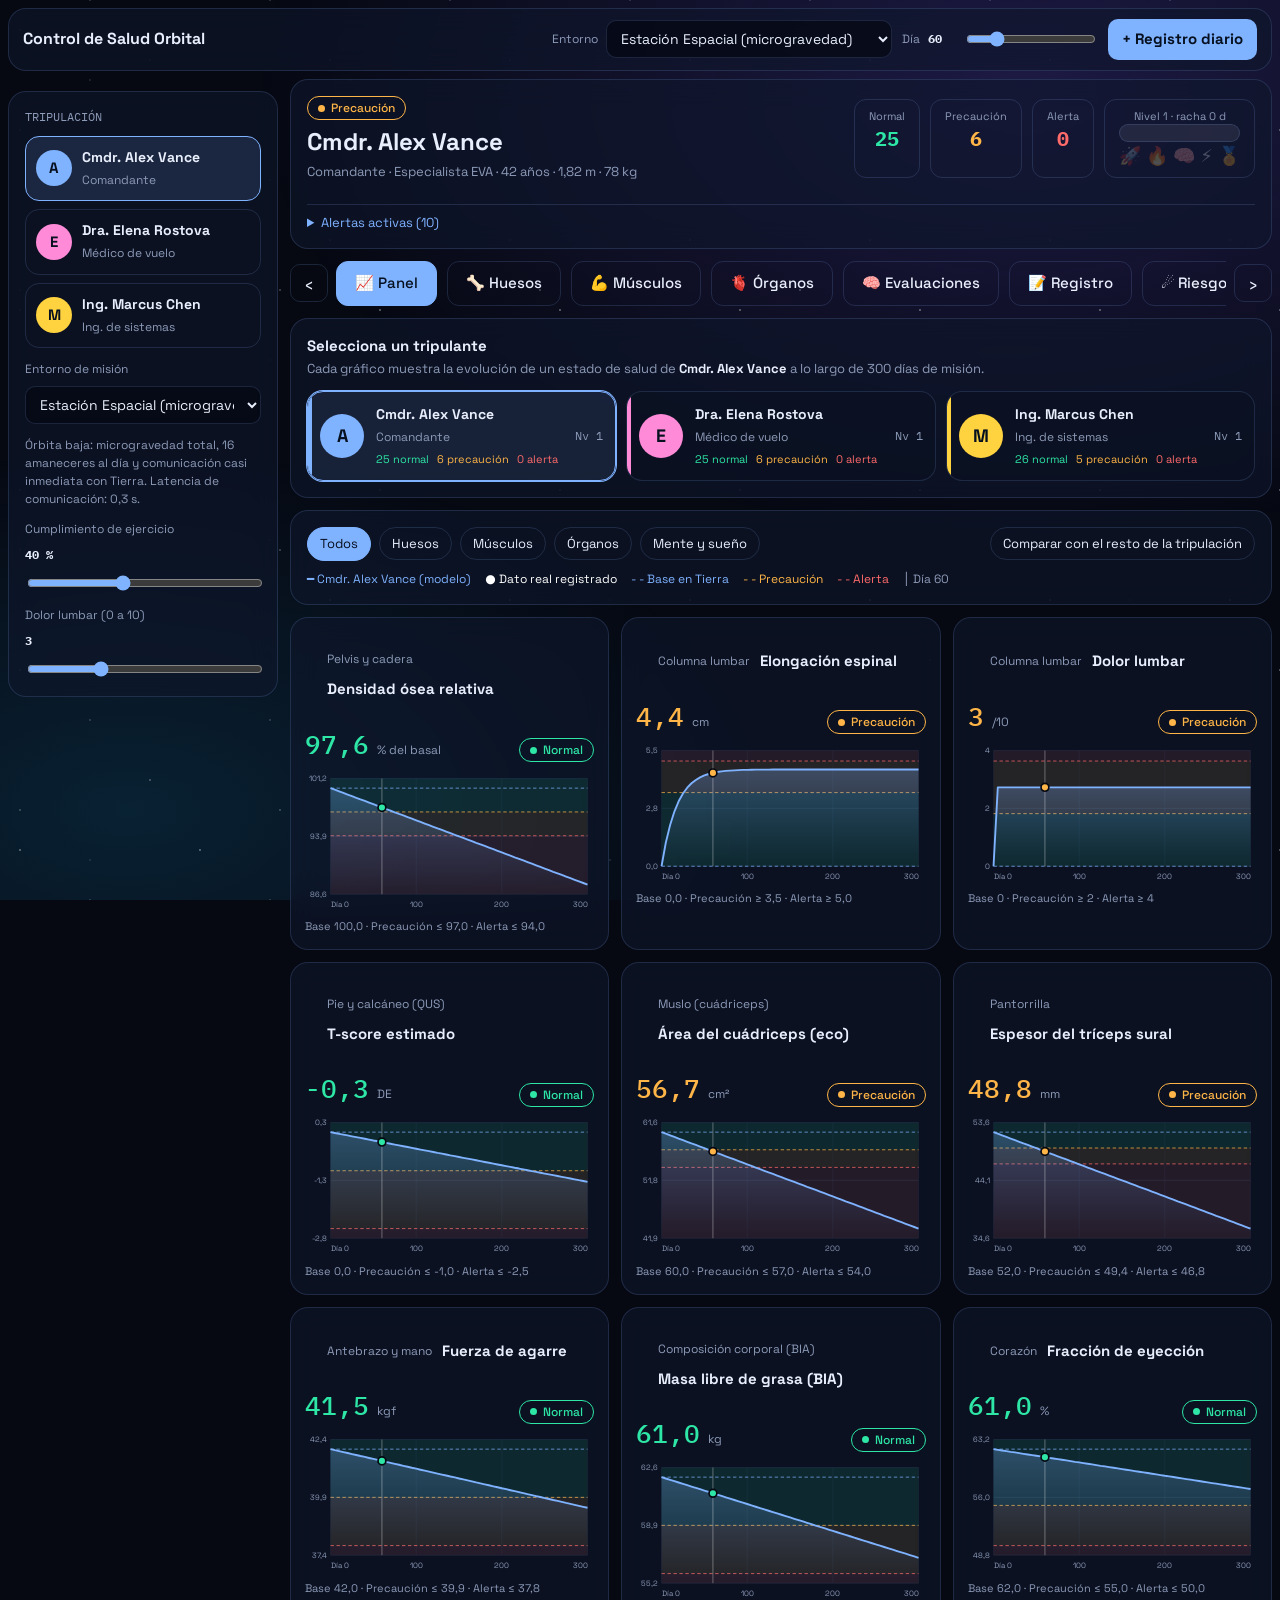
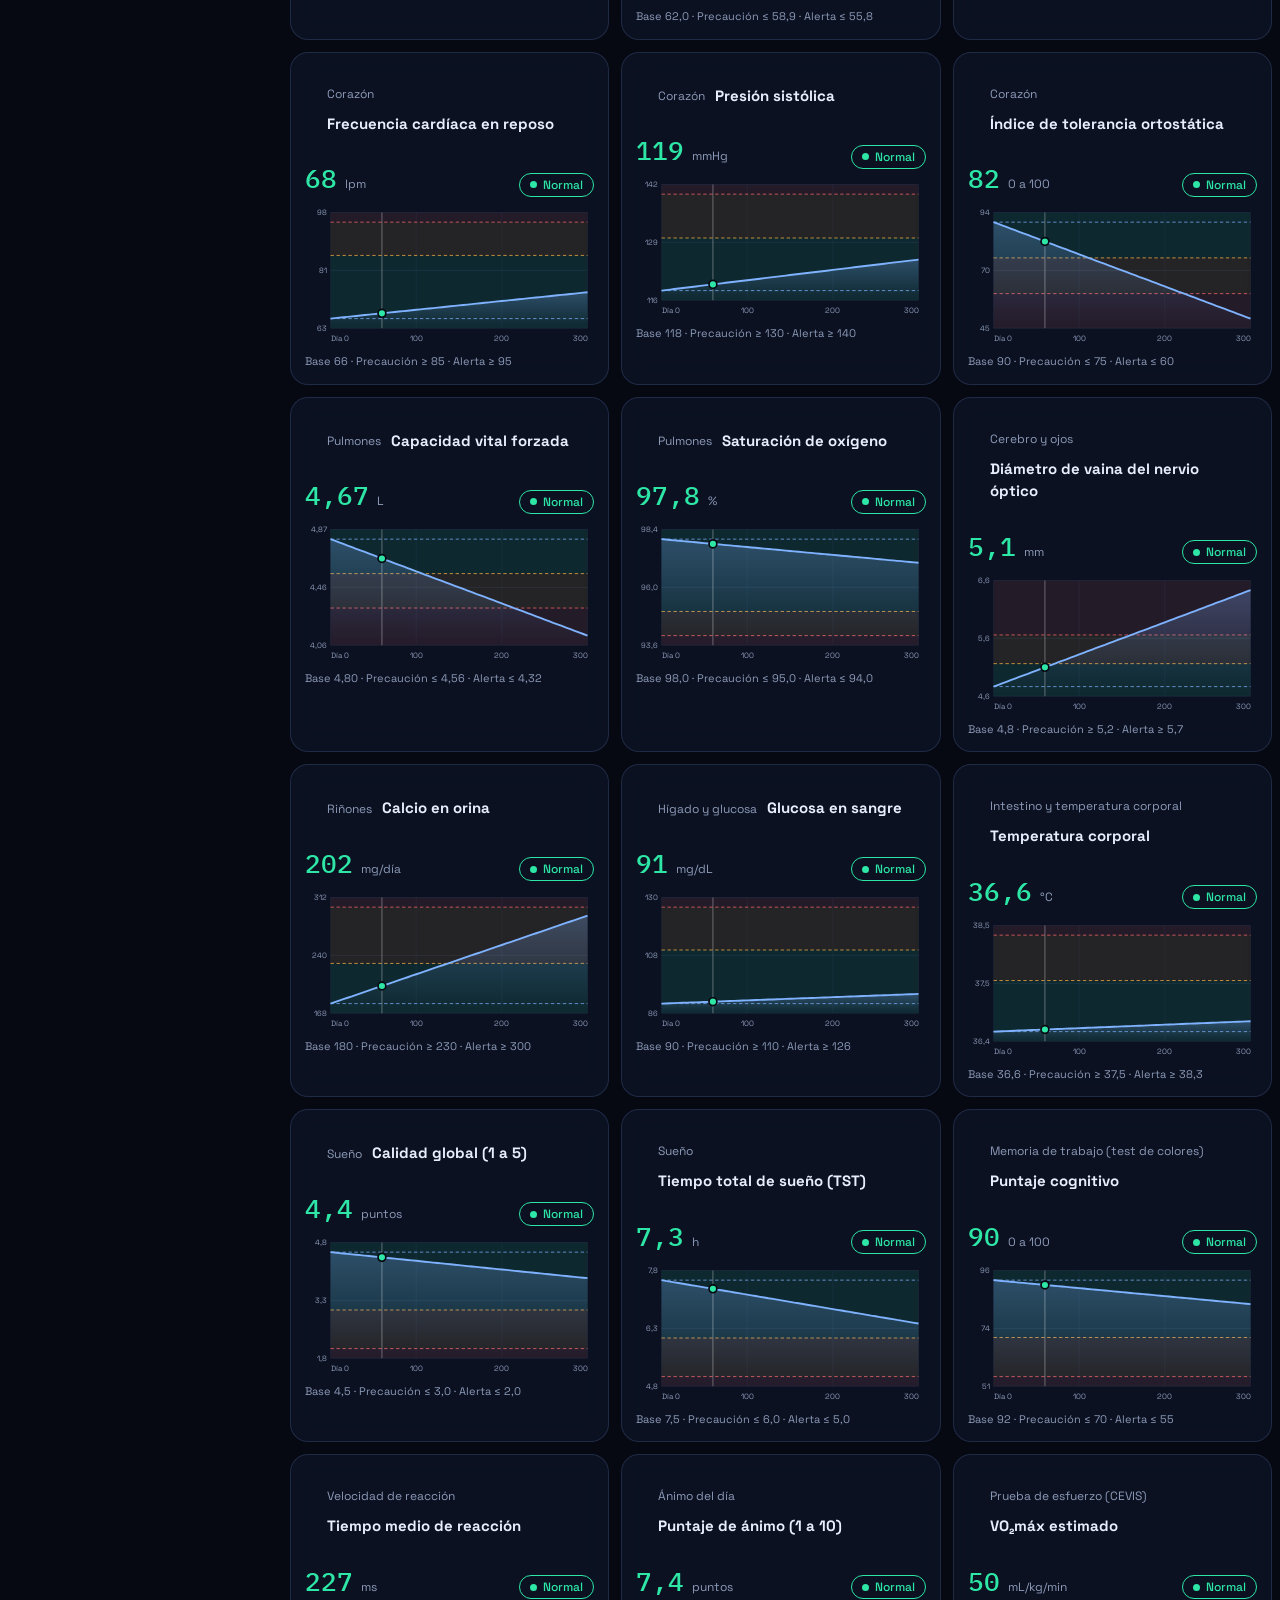
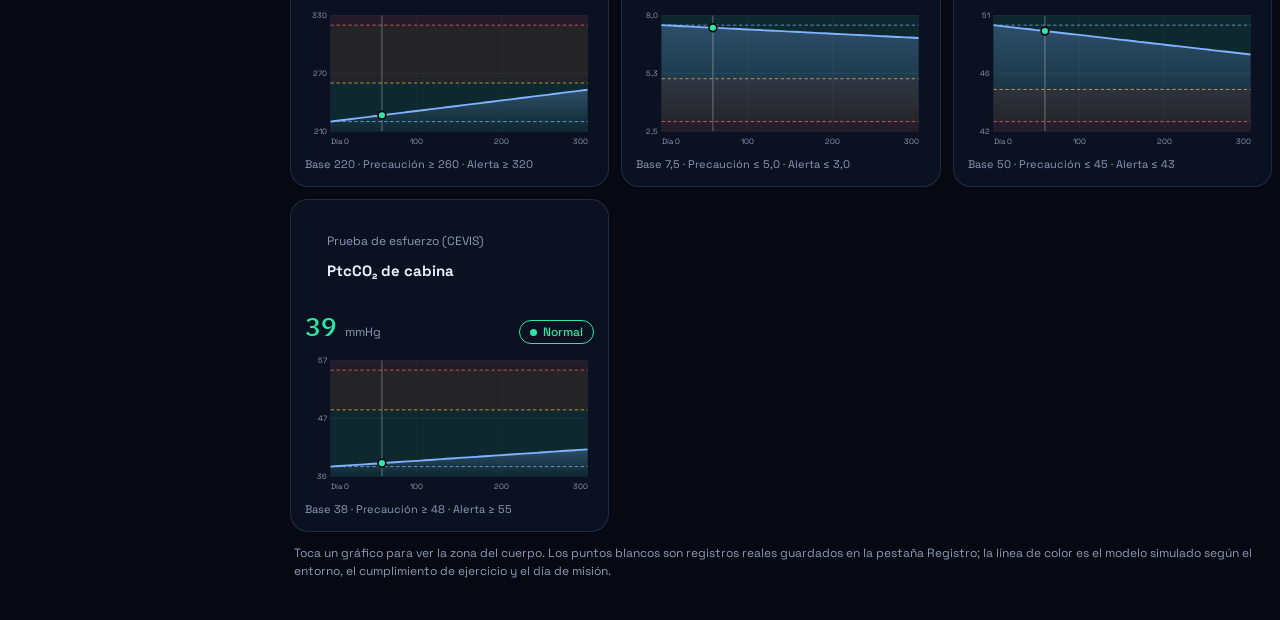
==== control_salud_orbital_bundle.html @ 80467d0b "Primera versión de mi web" ====
<!DOCTYPE html>
<html lang="es"><head><meta charset="UTF-8">
<meta name="viewport" content="width=device-width, initial-scale=1, viewport-fit=cover">
<title>Control de Salud Orbital</title>
<link href="https://fonts.googleapis.com/css2?family=Space+Grotesk:wght@400;500;700&family=IBM+Plex+Mono:wght@400;500&display=swap" rel="stylesheet">
<style>:root{--bg:#060912;--glass:rgba(16,24,44,.62);--line:rgba(140,180,255,.16);--tx:#e8eefc;--mu:#8d9bb8;--ac:#7fb2ff;--ok:#2ee6a6;--warn:#ffb547;--bad:#ff6b6b;color-scheme:dark;box-sizing:border-box;padding-top:env(safe-area-inset-top,0px);padding-bottom:env(safe-area-inset-bottom,0px)}
*{box-sizing:border-box}html{scroll-padding-top:env(safe-area-inset-top,0px)}
body{margin:0;background:var(--bg);color:var(--tx);font:400 15px/1.5 'Space Grotesk',system-ui,sans-serif;min-height:100vh}
.mono{font-family:'IBM Plex Mono',ui-monospace,monospace}
.sky{position:fixed;inset:0;z-index:0;pointer-events:none;background:radial-gradient(60% 50% at 80% 10%,rgba(90,70,200,.28),transparent),radial-gradient(50% 40% at 10% 90%,rgba(20,120,170,.22),transparent)}
.sky i{position:absolute;inset:-260px 0 0;background-image:radial-gradient(1.5px 1.5px at 20px 30px,#fff,transparent),radial-gradient(1px 1px at 90px 80px,#cfe0ff,transparent),radial-gradient(1.2px 1.2px at 150px 140px,#fff,transparent);background-size:180px 180px;opacity:.55;animation:drift 90s linear infinite}
.sky i+i{background-size:260px 260px;opacity:.35;animation-duration:150s}@keyframes drift{to{transform:translateY(260px)}}
.g{background:var(--glass);border:1px solid var(--line);border-radius:18px;backdrop-filter:blur(14px);-webkit-backdrop-filter:blur(14px)}
header{position:sticky;top:env(safe-area-inset-top,0px);z-index:30;display:flex;flex-wrap:wrap;gap:10px;align-items:center;padding:10px 14px;margin:8px;border-radius:16px}
header h1{font-size:16px;margin:0;font-weight:700;flex:1;min-width:140px}
.ctl{display:flex;align-items:center;gap:8px;font-size:12px;color:var(--mu)}
select,input,textarea{background:rgba(5,8,18,.7);color:var(--tx);border:1px solid var(--line);border-radius:10px;padding:8px 10px;font:inherit;font-size:14px;min-width:0}
select:focus,input:focus,textarea:focus,button:focus-visible,summary:focus-visible,.z:focus-visible{outline:2px solid var(--ac);outline-offset:2px}
input[type=range]{padding:0;accent-color:var(--ac);width:130px}button{font:inherit;color:var(--tx);cursor:pointer}
.btn{background:var(--ac);color:#06101f;border:0;border-radius:10px;padding:9px 14px;font-weight:700}.btn.o{background:transparent;color:var(--tx);border:1px solid var(--line)}.btn.sm{padding:5px 10px;font-size:13px}
.ib{background:transparent;border:1px solid var(--line);border-radius:10px;width:38px;height:38px;font-size:18px}
.app{position:relative;z-index:1;max-width:1320px;margin:0 auto;padding:0 8px 40px;display:grid;gap:12px}
#drawer{position:fixed;z-index:40;inset:0 auto 0 0;width:290px;max-width:86vw;transform:translateX(-105%);transition:transform .3s;padding:16px;border-radius:0 18px 18px 0;background:rgba(8,12,26,.95);overflow:auto}
#drawer.open{transform:none}#scrim{position:fixed;inset:0;z-index:35;background:rgba(0,0,0,.55);display:none}#scrim.on{display:block}
.crew{display:flex;gap:10px;align-items:center;width:100%;text-align:left;padding:10px;margin-bottom:8px;border-radius:14px;background:transparent;border:1px solid var(--line)}.crew.on{background:rgba(127,178,255,.14);border-color:var(--ac)}.crew b{display:block;font-size:14px}.crew span{font-size:12px;color:var(--mu)}
.av{width:36px;height:36px;border-radius:50%;display:grid;place-items:center;background:linear-gradient(135deg,#2b4fa8,#6a4fd8);font-weight:700;flex:none}
.hero{padding:16px;display:flex;flex-wrap:wrap;gap:14px;justify-content:space-between;align-items:center}.hero h2{margin:4px 0 2px;font-size:24px}.hero p{margin:0;color:var(--mu);font-size:13px}
.kp{display:flex;gap:10px;flex-wrap:wrap}.kp div{padding:8px 14px;border-radius:12px;border:1px solid var(--line);text-align:center}.kp small{display:block;color:var(--mu);font-size:11px}.kp b{font-size:20px}
.xp{height:6px;border-radius:9px;background:rgba(255,255,255,.08);overflow:hidden;min-width:120px}.xp i{display:block;height:100%;background:linear-gradient(90deg,#7fb2ff,#9b6bff)}
.bd{display:inline-flex;align-items:center;gap:6px;font-size:12px;padding:2px 10px;border-radius:99px;border:1px solid currentColor;font-weight:500}.bd:before{content:"";width:7px;height:7px;border-radius:50%;background:currentColor}
.t0{color:var(--ok)}.t1{color:var(--warn)}.t2{color:var(--bad)}.t3{color:#7b869e}
.rail{display:flex;gap:10px;overflow-x:auto;scroll-snap-type:x mandatory;scrollbar-width:none;-webkit-overflow-scrolling:touch}.rail::-webkit-scrollbar{display:none}.rail>*{scroll-snap-align:start;flex:none}
.rw{display:flex;align-items:center;gap:8px}.rw .rail{flex:1}.rw .ib{display:none}@media(min-width:900px){.rw .ib{display:block}}
.tab{padding:10px 18px;border-radius:12px;border:1px solid var(--line);background:transparent;font-weight:500;white-space:nowrap}.tab.on{background:var(--ac);color:#06101f;border-color:var(--ac)}
.stage{display:grid;gap:12px}.stage.anim>*{animation:in .4s ease}@keyframes in{from{opacity:0;transform:translateY(8px)}}
.pn{padding:16px}.svgw{display:grid;place-items:center;border-radius:14px;min-height:380px;position:relative}
svg.body{width:100%;max-width:270px;height:auto}.sil-a *{fill:none;stroke:#9ec5ff;stroke-opacity:.6;stroke-width:3;stroke-linejoin:round}.sil-b *{fill:#0a1128;stroke:none}.sil-c *{fill:url(#bs);fill-opacity:.26;stroke:none}
.gh{pointer-events:none}.gh .f{fill:rgba(190,215,255,.07);stroke:rgba(190,215,255,.2);stroke-width:.6}.gh .s{fill:none;stroke:rgba(190,215,255,.18)}.gh .d,.gh .k{fill:none;stroke:none}
.rings circle{fill:none;stroke:rgba(127,178,255,.14);stroke-dasharray:2 5}.scan{fill:rgba(127,178,255,.35);animation:scan 5s linear infinite}@keyframes scan{from{transform:translateY(0)}to{transform:translateY(470px)}}
.z{cursor:pointer;transition:color .4s,filter .4s}.z .f{fill:currentColor;fill-opacity:.62;stroke:rgba(5,8,18,.55);stroke-width:.7}.z .s{fill:none;stroke:currentColor;stroke-width:2.4;stroke-linecap:round;stroke-opacity:.9}.z .d{fill:none;stroke:rgba(5,8,18,.6);stroke-width:.9;stroke-linecap:round;pointer-events:none}.z .k{fill:#060912;fill-opacity:.85;pointer-events:none}
.z.s0{color:var(--ok);filter:drop-shadow(0 0 3px rgba(46,230,166,.6))}.z.s1{color:var(--warn);filter:drop-shadow(0 0 3px rgba(255,181,71,.7))}.z.s2{color:var(--bad);filter:drop-shadow(0 0 4px rgba(255,107,107,.85))}.z.s3{color:#6d788f;filter:none}
.z.sel .f{stroke:#fff;stroke-width:1.2;fill-opacity:.88}.z.sel{filter:drop-shadow(0 0 2px #fff) drop-shadow(0 0 7px currentColor)}.z:hover{opacity:.82}
#tip{position:fixed;z-index:60;pointer-events:none;padding:6px 10px;border-radius:10px;font-size:12px;background:rgba(5,8,18,.95);border:1px solid var(--line);display:none;white-space:nowrap}
.card{width:240px;padding:14px;border-radius:16px;border:1px solid var(--line);background:rgba(10,16,32,.55);text-align:left;display:block}.card.sel{border-color:var(--ac);box-shadow:0 0 0 1px var(--ac)}.card small{color:var(--mu)}.card .v{font-size:24px;font-weight:700;margin:4px 0}.card .v em{font-style:normal;font-size:12px;color:var(--mu);font-weight:400}
.bar{height:6px;border-radius:9px;background:rgba(255,255,255,.08);overflow:hidden;margin:8px 0}.bar i{display:block;height:100%;border-radius:9px;background:currentColor;transition:width .5s}
.src{font-size:11px;padding:1px 8px;border-radius:6px;background:rgba(127,178,255,.15);color:var(--ac);font-style:normal}.src.r{background:var(--ac);color:#06101f;font-weight:700}
details{border-top:1px solid var(--line);padding-top:8px;margin-top:8px}summary{cursor:pointer;color:var(--ac);font-size:13px}details p{color:var(--mu);font-size:13px;margin:6px 0}
.lg{display:flex;gap:14px;flex-wrap:wrap;font-size:12px;color:var(--mu);margin-top:4px}
.pl{display:grid;gap:6px;margin:8px 0}.pr{display:grid;grid-template-columns:1fr auto;gap:2px 10px;text-align:left;padding:8px 10px;border-radius:10px;border:1px solid var(--line);background:transparent;font-size:13px}.pr.on{border-color:var(--ac);background:rgba(127,178,255,.1)}.pr>span:last-child{grid-column:1/-1}.pr em{font-style:normal;font-size:11px;color:var(--mu)}
.two{display:grid;gap:12px}@media(min-width:900px){.app{grid-template-columns:270px 1fr}#drawer{position:sticky;top:90px;transform:none;width:auto;max-width:none;border-radius:18px;background:var(--glass);align-self:start}.hb,#scrim{display:none!important}.main{grid-column:2}.two.fig{grid-template-columns:320px 1fr}}
@media(max-width:899px){.xs{display:none}}
dialog{border:1px solid var(--line);border-radius:18px;background:#0a1020;color:var(--tx);padding:18px;width:min(620px,94vw);max-height:92vh}dialog::backdrop{background:rgba(0,0,0,.7)}
.fg{display:grid;grid-template-columns:1fr 1fr;gap:10px}.fg label{font-size:12px;color:var(--mu);display:grid;gap:4px}.w{grid-column:1/-1}
.row{display:flex;gap:8px;flex-wrap:wrap;align-items:center}.chip{padding:6px 12px;border-radius:99px;border:1px solid var(--line);background:transparent;font-size:13px}.chip.on{background:var(--ac);color:#06101f;border-color:var(--ac)}
.sw{display:grid;grid-template-columns:repeat(5,1fr);gap:8px;margin:12px 0}.sw button{aspect-ratio:1;border-radius:14px;border:2px solid transparent;font-weight:700;color:#06101f}
.big{min-height:170px;border-radius:18px;display:grid;place-items:center;text-align:center;font-size:28px;font-weight:700;user-select:none;touch-action:manipulation;padding:12px}
table.tb{width:100%;border-collapse:collapse;font-size:12px}.tb td,.tb th{padding:6px 8px;border-top:1px solid var(--line);text-align:left;vertical-align:top}.tb th{color:var(--mu);font-weight:500}
.alert{padding:8px 12px;border-radius:12px;border:1px solid currentColor;margin:8px 0;font-size:13px}
#toast{position:fixed;left:50%;bottom:calc(20px + env(safe-area-inset-bottom,0px));transform:translateX(-50%);background:var(--ok);color:#042;padding:8px 16px;border-radius:99px;font-weight:700;opacity:0;transition:opacity .3s;z-index:70;pointer-events:none}#toast.on{opacity:1}
a{color:var(--ac)}@media(prefers-reduced-motion:reduce){*{animation:none!important;transition:none!important}}
/* ---- panel: selector de tripulante y cuadrícula de gráficos ---- */
.ccw{display:grid;gap:10px;margin-top:12px;grid-template-columns:repeat(auto-fit,minmax(240px,1fr))}
.cc{display:flex;align-items:center;gap:12px;text-align:left;padding:12px;border-radius:16px;border:1px solid var(--line);background:rgba(10,16,32,.5);position:relative;overflow:hidden}
.cc:before{content:"";position:absolute;left:0;top:0;bottom:0;width:4px;background:var(--cc)}
.cc.on{border-color:var(--cc);background:rgba(127,178,255,.1);box-shadow:0 0 0 1px var(--cc)}
.cc .av{width:44px;height:44px;font-size:18px}.ci{flex:1;min-width:0}.ci b{display:block;font-size:14px}.ci>span{font-size:12px;color:var(--mu)}
.mini{display:flex;gap:8px;flex-wrap:wrap;margin-top:4px}.mini i{font-style:normal;font-size:11px}.lv{font-size:12px;color:var(--mu)}
.cg{display:grid;gap:12px;grid-template-columns:repeat(auto-fill,minmax(300px,1fr))}
.gc{background:var(--glass);border:1px solid var(--line);border-radius:18px;padding:14px;cursor:pointer;backdrop-filter:blur(14px);-webkit-backdrop-filter:blur(14px);display:grid;gap:6px;align-content:start;transition:border-color .2s}
.gc:hover,.gc:focus-visible{border-color:var(--ac)}.gc header small{display:block;color:var(--mu);font-size:12px}.gc header b{font-size:15px}
.gv{display:flex;align-items:baseline;gap:8px;flex-wrap:wrap}.gv .mono{font-size:26px;font-weight:500}.gv em{font-style:normal;font-size:12px;color:var(--mu)}.gv .bd{margin-left:auto}
.gc footer{display:flex;justify-content:space-between;gap:8px;font-size:11px;color:var(--mu);flex-wrap:wrap}
/* ---- registro por zona ---- */
.rf{display:block;font-size:11px;color:var(--mu);margin-top:2px}.rf .bd{font-size:10px;padding:0 7px}
.zc{display:inline-flex;align-items:center;gap:6px;font-size:12px}.zc i{font-style:normal}
.tb tr.cur td{background:rgba(127,178,255,.1)}.tb .chip{padding:2px 10px;font-size:12px}
#regform .fg label{align-content:start}
@media(max-width:560px){.fg{grid-template-columns:1fr}.cg{grid-template-columns:1fr}}

.app>*,.main>*,.rw .rail{min-width:0}.main{min-width:0}.gc,.cc{min-width:0}
.two>*{min-width:0}@media(min-width:900px){.two.fig{grid-template-columns:320px minmax(0,1fr)}}
.stage,.main{grid-template-columns:minmax(0,1fr)}.stage>*{min-width:0}
</style>
</head><body>
<div class="sky"><i></i><i></i></div><div id="tip" class="mono"></div><div id="toast"></div>
<header class="g"><button class="ib hb" id="hb" aria-label="Abrir tripulación">☰</button><h1>Control de Salud Orbital</h1>
<label class="ctl xs">Entorno<select id="env"></select></label>
<label class="ctl">Día <b id="dd" class="mono" style="color:var(--tx);min-width:28px"></b><input type="range" id="day" min="0" max="300" aria-label="Día de misión"></label>
<button class="btn" id="log">+ Registro diario</button></header>
<div id="scrim"></div>
<div class="app"><aside id="drawer" class="g"><div class="mono" style="color:var(--mu);font-size:12px;margin-bottom:10px">TRIPULACIÓN</div><div id="crew"></div>
<label class="ctl" style="display:grid;margin-top:12px">Entorno de misión<select id="env2"></select></label>
<p id="envnote" style="font-size:12px;color:var(--mu)"></p>
<label class="ctl" style="display:grid;margin-top:8px">Cumplimiento de ejercicio <b id="adho" class="mono" style="color:var(--tx)"></b><input type="range" id="adh" min="0" max="100" step="5" style="width:100%"></label>
<label class="ctl" style="display:grid;margin-top:12px">Dolor lumbar (0 a 10) <b id="vaso" class="mono" style="color:var(--tx)"></b><input type="range" id="vas" min="0" max="10" step="1" style="width:100%"></label></aside>
<main class="main" style="display:grid;gap:12px"><section class="g hero" id="hero"></section>
<div class="rw"><button class="ib" data-r="tabs" data-d="-1" aria-label="Anterior">‹</button><div class="rail" id="tabs"></div><button class="ib" data-r="tabs" data-d="1" aria-label="Siguiente">›</button></div>
<div class="stage" id="stage"></div></main></div>
<dialog id="dlg"><div id="dbody"></div></dialog>
<script>
/* clinicalconfig.js — toda la configuración clínica. Agregar tripulantes, zonas o parámetros = añadir un objeto. */
"use strict";
const CREW=[
{id:"c1",name:"Cmdr. Alex Vance",role:"Comandante",bio:"Especialista EVA · 42 años · 1,82 m · 78 kg",age:42,sens:1,col:"#7fb2ff"},
{id:"c2",name:"Dra. Elena Rostova",role:"Médico de vuelo",bio:"Biología espacial · 38 años · 1,68 m · 62 kg",age:38,sens:1.12,col:"#ff8ad8"},
{id:"c3",name:"Ing. Marcus Chen",role:"Ing. de sistemas",bio:"Robótica y soporte · 35 años · 1,75 m · 70 kg",age:35,sens:.9,col:"#ffd23f"}];
const ENVS={iss:{n:"Estación Espacial (microgravedad)",k:1,fk:1,gz:1,lat:"0,3 s",note:"Órbita baja: microgravedad total, 16 amaneceres al día y comunicación casi inmediata con Tierra."},
mars:{n:"Tránsito a Marte (espacio profundo)",k:1.1,fk:1,gz:1,lat:"hasta 22 min",note:"Más radiación y retraso de comunicación: el tripulante debe autoevaluarse con autonomía."},
moon:{n:"Base lunar Artemis (1/6 g)",k:.5,fk:.3,gz:.2,lat:"1,3 s",note:"Gravedad parcial: la pérdida ósea y muscular es menor, pero hay polvo lunar y radiación."}};
const TABS=[{id:"panel",n:"Panel",ic:"📈",cm:""},
{id:"huesos",n:"Huesos",ic:"🦴",cm:"Protocolo ARED: sentadilla y peso muerto, bisfosfonatos y vitamina D. El cumplimiento de ejercicio se ajusta en el menú de tripulación."},
{id:"musculos",n:"Músculos",ic:"💪",cm:"Cicloergómetro y resistencia isoinercial (ARED) 45 min diarios."},
{id:"organos",n:"Órganos",ic:"🫀",cm:"Control de fluidos, sodio moderado y pantalones de presión negativa (LBNP)."},
{id:"mente",n:"Evaluaciones",ic:"🧠",cm:"Registro matutino de sueño, test de colores, reacción y ánimo; obligatorio antes de una EVA o acoplamiento."},
{id:"registro",n:"Registro",ic:"📝",cm:""},
{id:"riesgos",n:"Riesgos NASA",ic:"☄️",cm:""}];
const SN=["Normal","Precaución","Alerta","Sin sensor"];
/* ---- helpers de modelo fisiológico ---- */
const clamp=(x,a,b)=>Math.min(b,Math.max(a,x));
const P=(id,n,u,base,v,dir,y,r,d=1,x={})=>({id,n,u,base,v,dir,y,r,d,...x});
const dens=r=>P("dens","Densidad ósea relativa","% del basal",100,c=>100-r*c.m*c.f*c.k,"lt",97,94);
const load=()=>P("load","Carga mecánica diaria","% de la meta",100,c=>c.d?55+45*c.adh:100,"lt",85,70,0);
const mus=(id,n,u,b,r,ty=.05,tr=.1,d=1)=>P(id,n,u,b,c=>b*(1-r/100*c.m*c.f*c.k),"lt",b*(1-ty),b*(1-tr),d);
const mt=(id,n,u,b,r,dir,y,rd,d=1)=>P(id,n,u,b,c=>b*(1+r/100*c.m*c.f*c.k),dir,y,rd,d);
const fl=(id,n,u,b,r,dir,y,rd,d=1)=>P(id,n,u,b,c=>b*(1+r/100*c.m*c.fk),dir,y,rd,d);
const ev0=(id,n,u,fn,y,r)=>P(id,n,u,0,fn,"gt",y,r,0);
const SI0=.67*85+.28*1600-420,buaF=c=>85*(1-.012*c.m*c.f*c.k),sosF=c=>1600*(1-.0015*c.m*c.f*c.k),siF=c=>.67*buaF(c)+.28*sosF(c)-420,tF=c=>(siF(c)-SI0)/8,zF=c=>tF(c)+.4,lossF=c=>(SI0-siF(c))/SI0*100;
const fiF=c=>clamp(Math.round(6+5*Math.max(0,lossF(c))+14*Math.max(0,-(zF(c)+.5))),0,100),dH=(c)=>4.6*(1-Math.exp(-c.d/18))*c.gz;
const Z=(tab,id,n,txt,p,src,sys)=>({tab,id,n,txt,p,sys:sys||tab,src});
const BS="Modelo de pérdida ósea: ultrasonido del calcáneo (QUS), carga plantar y ARED.",MS="Ecografía muscular, dinamómetro y rendimiento en el ARED.",NO="Este órgano todavía no tiene sensor ni parámetros definidos. Se incorpora sumando una variable a su lista.";
const ZONES=[
Z("huesos","craneo","Cráneo y mandíbula","El cráneo no soporta peso, por eso casi no pierde densidad. Lo que sí se vigila es la presión dentro de la cabeza (ver Órganos, Cerebro y ojos).",[dens(0)],BS),
Z("huesos","cervical","Columna cervical","Las vértebras del cuello cargan poco peso incluso en la Tierra, así que pierden poca densidad.",[dens(.3)],BS),
Z("huesos","toracica","Columna torácica","Se mantiene bastante estable porque se apoya en la caja torácica.",[dens(.5)],BS),
Z("huesos","lumbar","Columna lumbar","En microgravedad los discos entre las vértebras absorben líquido y se expanden: la columna se alarga unos centímetros y puede doler la zona lumbar. Además las vértebras pierden carga y densidad.",[dens(1.2),P("dh","Elongación espinal","cm",0,c=>dH(c),"gt",3.5,5),P("dhp","Ganancia de estatura","%",0,c=>dH(c)/175*100,"gt",2,3),P("disc","Altura del disco L4-L5","mm",10.5,c=>10.5*(1+.028*dH(c)),"gt",11.55,12.08),P("lord","Ángulo de lordosis lumbar","°",50,c=>50*(1-.055*dH(c)),"lt",42.5,35,0),P("vas","Dolor lumbar","/10",0,c=>c.d?c.vas:0,"gt",2,4,0)],BS),
Z("huesos","costillas","Costillas y esternón","Las costillas se mueven con cada respiración, por eso conservan mejor su densidad.",[dens(.2)],BS),
Z("huesos","humero","Hombros y brazos (clavícula, escápula, húmero)","Los brazos no soportan peso en órbita, pero se usan en las caminatas espaciales y en el ejercicio resistivo.",[dens(.3)],BS),
Z("huesos","antebrazo","Antebrazo y mano","Radio, cúbito y huesos de la mano pierden poca densidad. Se controla la fatiga por el uso del traje de actividad extravehicular.",[dens(.3)],BS),
Z("huesos","pelvis","Pelvis y cadera","La pelvis normalmente sostiene todo el peso del cuerpo. Sin gravedad es una de las zonas que más hueso pierde, entre 1 % y 2 % por mes sin contramedidas.",[dens(1.6)],BS),
Z("huesos","femur","Fémur y rótula","Es el hueso más largo y carga peso al caminar. En órbita se adelgaza si no se compensa con ejercicio resistivo.",[dens(1.3),load()],BS),
Z("huesos","tibia","Tibia y peroné","Reciben el impacto de cada paso en la Tierra. En flotación esa carga desaparece y el hueso empieza a reabsorberse.",[dens(1.1),load()],BS),
Z("huesos","pie","Pie y calcáneo (QUS)","El talón se mide con ultrasonido cuantitativo porque es hueso esponjoso muy activo. La velocidad y la atenuación de la onda cambian cuando las trabéculas se adelgazan.",[P("si","Índice de rigidez (SI)","índice",SI0,siF,"lt",SI0*.97,SI0*.92),P("sos","Velocidad del sonido (SOS)","m/s",1600,sosF,"lt",1576,1568,0),P("bua","Atenuación de banda ancha (BUA)","dB/MHz",85,buaF,"lt",80.75,78.2),P("t","T-score estimado","DE",0,tF,"lt",-1,-2.5),P("z","Z-score estimado","DE",.4,zF,"lt",-.5,-1),P("fi","Índice de fragilidad","0 a 100",6,fiF,"gt",25,50,0),load()],BS),
Z("musculos","hombros","Pectoral y hombros","El deltoides y el pectoral trabajan poco sin gravedad, pero se mantienen mejor que las piernas.",[mus("delt","Espesor del deltoides","mm",28,.9),mus("pec","Espesor del pectoral mayor","mm",22,.9)],MS),
Z("musculos","brazos","Brazos (bíceps y tríceps)","Bíceps y tríceps pierden poca masa porque se usan para desplazarse y ejercitarse.",[mus("bic","Espesor del bíceps","mm",30,.7),mus("tri","Espesor del tríceps","mm",26,.8)],MS),
Z("musculos","antebrazom","Antebrazo y mano","La fuerza de agarre se mide con dinamómetro y se compara con el valor previo al vuelo. El traje espacial agrega fatiga.",[mus("grip","Fuerza de agarre","kgf",42,.8),mus("fle","Espesor de flexores","mm",24,.6)],MS),
Z("musculos","core","Abdomen y espalda","Los músculos que sostienen la postura trabajan menos sin gravedad y pierden tono.",[mus("rec","Espesor del recto abdominal","mm",11,2),mus("ere","Espesor de erectores espinales","mm",30,1.8)],MS),
Z("musculos","cadera","Cadera y glúteos","El glúteo mayor es de los que más se activan al caminar en la Tierra y de los que más pierden en órbita.",[mus("glu","Espesor del glúteo mayor","mm",28,2.6)],MS),
Z("musculos","muslo","Muslo (cuádriceps)","El cuádriceps es el gran músculo antigravitatorio. Si el área de corte baja de 60 a 52 cm² en tres meses, el software calcula el porcentaje de cambio y avisa.",[mus("quad","Área del cuádriceps (eco)","cm²",60,3.6),mus("isq","Área de isquiotibiales (eco)","cm²",34,2.6),mus("ared","Repeticiones en ARED (sentadilla, 80 kgf)","rep",15,3,.1,.2)],MS),
Z("musculos","pantorrilla","Pantorrilla","Sóleo y gastrocnemio sostienen el cuerpo de pie y son los que más rápido se atrofian en microgravedad.",[mus("sur","Espesor del tríceps sural","mm",52,4),mus("tal","Elevación de talones (rep)","rep",25,3.5,.1,.2)],MS),
Z("musculos","bia","Composición corporal (BIA)","La bioimpedancia, con electrodos en manos y pies, estima la masa libre de grasa y el agua corporal total; separa pérdida muscular de cambios de líquidos.",[mus("ffm","Masa libre de grasa (BIA)","kg",62,1.1),P("tbw","Agua corporal total (BIA)","L",45,c=>45*(1-.01*c.m*c.fk),"none",0,0)],"Bioimpedancia eléctrica."),
Z("organos","cerebro","Cerebro y ojos","En microgravedad los líquidos suben hacia la cabeza. Esto puede aumentar la presión dentro del cráneo y deformar la parte posterior del ojo. Se mide la vaina del nervio óptico con ecografía oftálmica.",[fl("onsd","Diámetro de vaina del nervio óptico","mm",4.8,3.5,"gt",5.2,5.7)],"Ecografía oftálmica volumétrica.","Neuro-ocular"),
Z("organos","vasos","Cuello: yugular y carótida","La sangre se acumula en el cuello y la vena yugular puede estancarse, con riesgo de coágulos. Las arterias además se vuelven más rígidas.",[P("ijv","Estasis de la vena yugular","grado 1 a 4",1,c=>1+.012*c.d*c.fk,"gt",2,3),fl("stif","Rigidez carotídea","m/s",6,2,"gt",6.36,6.72,2)],"Ecografía vascular Doppler.","Cardiovascular"),
Z("organos","pulmones","Pulmones","Sin gravedad las vísceras abdominales suben y el diafragma se eleva: baja la capacidad residual. También se vigila el polvo en cabina y tras caminatas espaciales.",[fl("fvc","Capacidad vital forzada","L",4.8,-1.4,"lt",4.56,4.32,2),fl("fev1","Volumen espiratorio en 1 s","L",3.9,-1.1,"lt",3.7,3.51,2),fl("frc","Capacidad residual funcional","L",2.6,-2.8,"lt",2.21,2.08,2),fl("spo2","Saturación de oxígeno","%",98,-.1,"lt",95,94),fl("pi","Índice de perfusión","%",4,-4,"lt",1,.5)],"Espirometría y oximetría de pulso.","Respiratorio"),
Z("organos","corazon","Corazón","Sin gravedad el corazón trabaja menos y se achica un poco. También cambia la regulación de la presión al ponerse de pie, lo que causa mareos al volver a la gravedad.",[fl("lvef","Fracción de eyección","%",62,-.8,"lt",55,50),mt("lvm","Índice de masa del ventrículo izquierdo","g/m²",80,-2.5,"lt",74,72),fl("sv","Volumen sistólico","mL",78,-2.6,"lt",70,66.3),fl("hr","Frecuencia cardíaca en reposo","lpm",66,1.2,"gt",85,95,0),fl("hrv","Variabilidad de la frecuencia (RMSSD)","ms",52,-4,"lt",45,39,0),fl("ort","Índice de tolerancia ortostática","0 a 100",90,-4.5,"lt",75,60,0),fl("sbp","Presión sistólica","mmHg",118,.6,"gt",130,140,0),fl("dbp","Presión diastólica","mmHg",76,.5,"gt",85,90,0)],"Ecocardiografía, Holter, tensiómetro y prueba de presión negativa (LBNP).","Cardiovascular"),
Z("organos","higado","Hígado y glucosa","El hígado regula la glucosa. Aunque aún no tiene sensor propio, la glucosa capilar es un indicador básico de autoevaluación (estrés, nutrición y resistencia a la insulina).",[fl("glu","Glucosa en sangre","mg/dL",90,.4,"gt",110,126,0)],"Glucómetro capilar.","Metabólico"),
Z("organos","estomago","Estómago","\u200b"+NO,[],"Sin sensor.","Otro"),
Z("organos","rinones","Riñones","El hueso que se pierde libera calcio que los riñones eliminan por la orina. Junto con menos agua ingerida, sube el riesgo de cálculos renales.",[mt("cal","Calcio en orina","mg/día",180,8,"gt",230,300,0),fl("diu","Diuresis","L/día",2.4,-3,"lt",2,1.7)],"Ecografía renal y balance hídrico.","Renal"),
Z("organos","intestino","Intestino y temperatura corporal",NO+" La temperatura corporal sí se vigila como indicador básico de infección o estrés térmico.",[fl("temp","Temperatura corporal","°C",36.6,.05,"gt",37.5,38.3,1)],"Termómetro de oído o cutáneo.","Otro"),
Z("organos","vejiga","Vejiga","\u200b"+NO,[],"Sin sensor.","Otro"),
Z("mente","sueno","Sueño","Combina el anillo biométrico (actigrafía y PPG) con un autorreporte de 15 s. En órbita se duerme 6,0–6,5 h en vez de 8,5 h y cae el sueño profundo N3, clave para la hormona de crecimiento y la reparación ósea y muscular.",[fl("tst","Tiempo total de sueño (TST)","h",7.5,-1.5,"lt",6,5),fl("eff","Eficiencia del sueño","%",90,-.5,"lt",82,75,0),fl("n3","Sueño profundo N3","% del TST",20,-2,"lt",15,12,0),fl("rem","Sueño REM","% del TST",22,-1,"lt",18,15,0),fl("waso","Vigilia intra-sueño (WASO)","min",15,6,"gt",25,45,0),fl("nhrv","HRV nocturna (RMSSD)","ms",60,-1.5,"lt",54,48,0),fl("sq","Calidad global (1 a 5)","puntos",4.5,-1.5,"lt",3,2)],"Anillo biométrico (actigrafía triaxial y fotopletismografía) y autorreporte matutino.","Neurocognitivo"),
Z("mente","cognicion","Memoria de trabajo (test de colores)","Secuencia de 10 colores en menos de 45 s. Exige corteza prefrontal e hipocampo y es el primero en fallar por SANS, hipercapnia de cabina, falta de sueño o radiación. Puntaje de 0 a 100: 85+ óptimo, 70–84 normal, 55–69 deterioro leve, menos de 55 alerta crítica.",[fl("cog","Puntaje cognitivo","0 a 100",92,-1,"lt",70,55,0),fl("acc","Aciertos de posición","de 10",9.2,-1,"lt",8,7),fl("span","Racha sin error","pasos",8.5,-2,"lt",6,5),fl("lat","Latencia de inicio","ms",650,1,"gt",1000,1200,0),fl("itv","Intervalo entre toques","ms",480,1.5,"gt",560,624,0),ev0("lap","Lapsos atencionales","eventos",c=>Math.max(0,(c.d-120)/60),1,2)],"Test secuencial cromático inspirado en WinSCAT y bloques de Corsi.","Neurocognitivo"),
Z("mente","reaccion","Velocidad de reacción","Tres intentos tras el cambio de rojo a verde. El puntaje de 1 a 10 habilita caminatas espaciales con 6 o más y las bloquea con 4 o menos. Las salidas en falso restan 1 punto y un intento de más de 500 ms resta 2.",[fl("rt","Tiempo medio de reacción","ms",220,1.5,"gt",260,320,0),fl("fast","Mejor intento","ms",190,1.5,"gt",230,280,0),fl("rs","Puntaje de reacción (1 a 10)","puntos",8.5,-1,"lt",6,4),ev0("fs","Salidas en falso","eventos",c=>Math.max(0,(c.d-150)/70),1,2),ev0("rl","Intentos mayores a 500 ms","eventos",c=>Math.max(0,(c.d-180)/60),1,2)],"Adaptación de la tarea de vigilancia psicomotora (PVT) de la NASA.","Neurocognitivo"),
Z("mente","animo","Ánimo del día","Escala del 1 al 10 con etiquetas rápidas y bitácora de dos líneas. Con 3 o menos, o una caída de 4 puntos, se avisa de forma confidencial al equipo médico; 5 o 6 durante 7 días seguidos sugiere una videollamada con la familia.",[fl("mood","Puntaje de ánimo (1 a 10)","puntos",7.5,-.8,"lt",5,3)],"Autorreporte nocturno de menos de 30 s.","Emocional"),
Z("mente","esfuerzo","Prueba de esfuerzo (CEVIS)","Ergoespirometría en cicloergómetro: modo submáximo en órbita cada 15 a 21 días (se detiene al 85 % de FC máx. o RER 1,05) y máximo antes y después del vuelo. Se detiene sola con SpO₂ menor a 90 %, PtcCO₂ mayor a 55 mmHg, presión sistólica mayor a 220 mmHg o arritmia.",[mt("vo2","VO₂máx estimado","mL/kg/min",50,-.6,"lt",45,42.5,0),mt("awe","Eficiencia aeróbica del trabajo","mL O₂/min/W",10.2,.8,"gt",11.5,12.5),mt("pw","Potencia en umbral ventilatorio","W/kg",2.6,-1,"lt",2.4,2.29),mt("hrr","Recuperación de FC al minuto","lpm",22,-1.2,"lt",18,12,0),mt("borg","Esfuerzo percibido Borg (Etapa 2)","6 a 20",12,1.5,"gt",14,17,0),fl("co2","PtcCO₂ de cabina","mmHg",38,.8,"gt",48,55,0)],"Cicloergómetro con aislamiento de vibraciones y analizador de gases respiración a respiración.","Cardiopulmonar")];
/* ---- configuración de pruebas (PDF) ---- */
const MOOD=[[10,"Excelente","Con máxima energía, muy motivado y disfrutando la misión."],[9,"Muy bien","Optimista, activo y con muy buen ánimo frente a las tareas."],[8,"Bien","Tranquilo, enfocado y conforme con el trabajo del día."],[7,"Estable","Día equilibrado y normal, sin desgaste emocional."],[6,"Rutinario","Día repetitivo o en “piloto automático”, sin grandes emociones."],[5,"Plano / Aburrido","Sensación de monotonía, tedio o encierro leve."],[4,"Tenso / Nostálgico","Algo impaciente, sensible al entorno o extrañando casa."],[3,"Frustrado / Irritable","Estresado, con poca paciencia o ganas de aislarse."],[2,"Agotado","Sobrepasado por el cansancio mental o la carga de trabajo."],[1,"Muy mal","Angustia profunda, bloqueo emocional o malestar severo."]];
const TAGS=["Calma","Motivado","Rutina","Nostalgia","Cansado","Estrés"];
const REACT=[[190,10,"Excepcional","Alerta cortical máxima y respuesta ultrarrápida."],[215,9,"Óptimo alto","Excelente; apto para maniobras de alta precisión."],[240,8,"Óptimo","Rendimiento normal de un astronauta descansado."],[265,7,"Estable","Dentro del rango basal en órbita; sin fatiga."],[295,6,"Aceptable","Leve enlentecimiento, funcional para la rutina."],[325,5,"Fatiga leve","Atención reducida; vigilar sueño y CO₂."],[360,4,"Alerta amarilla","Enlentecimiento moderado; evitar tareas críticas sin supervisión."],[410,3,"Fatiga marcada","Requiere descanso antes de operar."],[480,2,"Alerta roja","Riesgo alto de error operativo."],[1e9,1,"Crítico","Bloqueo preventivo de actividades críticas o EVA."]];
const COG=[[85,"OPTIMAL","Memoria y velocidad intactas. Habilitado sin restricciones para operaciones críticas y EVA."],[70,"NORMAL_VARIATION","Leve oscilación dentro de tolerancia orbital. Mantener rutina y repetir en 24 h."],[55,"MILD_IMPAIRMENT","Deterioro leve o fatiga ejecutiva. Reasignar tareas de precisión; revisar sueño y ventilación."],[-1,"CRITICAL_ALERT","Déficit significativo. Bloqueo preventivo de tareas críticas y EVA; protocolo médico con Tierra."]];
const PALETTE=[["Rojo","#ff4d5a"],["Azul","#3d7bff"],["Verde","#2ee6a6"],["Amarillo","#ffd23f"],["Naranja","#ff8a3d"],["Violeta","#9b6bff"],["Cian","#27d8ee"],["Magenta","#ff4fd8"],["Blanco","#f2f5ff"],["Lima","#b6f23a"]];
const CPET=[["0. Reposo basal","3 min","0 W","0 rpm","Calibra el analizador y captura VO₂, VCO₂, FC, TA, SpO₂ y PtcCO₂ en reposo."],["1. Calentamiento","3 min","50 W","60–70 rpm","Activación muscular y cinética inicial de VO₂."],["2. Etapa 1 · aeróbica ligera","3 min","100 W","70–80 rpm","Metabolismo aeróbico puro (RER 0,85–0,90)."],["3. Etapa 2 · moderada","3 min","150 W","75–85 rpm","Detección del umbral ventilatorio 1 (VT1)."],["4. Etapa 3 · intensa","3 min","200 W","80–90 rpm","Transición aeróbica-anaeróbica; límite habitual del protocolo submáximo."],["5. Etapa 4+ · carga pico","2 min/escalón","+25 W","80–95 rpm","Solo en modo máximo, hasta agotamiento (RER ≥ 1,10)."],["6. Recuperación activa","3 min","40–50 W","50–60 rpm","Lavado de lactato y prevención de estancamiento venoso."],["7. Recuperación pasiva","2 min","0 W","0 rpm","Mide la recuperación de la FC (HRR) y normaliza los gases."]];
const cpetCheck=i=>{const r=[],fmax=208-.7*i.age;
if(i.hr>=.85*fmax)r.push(`FC ${i.hr} lpm ≥ 85 % de la FC máx. calculada (${Math.round(.85*fmax)} lpm)`);
if(i.spo2<90||i.spo2<i.spo2b*.96)r.push("Desaturación de oxígeno (SpO₂ menor a 90 % o caída de más del 4 % del basal)");
if(i.ptc>55)r.push("PtcCO₂ mayor a 55 mmHg: reinhalación de CO₂ alrededor del tripulante");
if(i.sbp>220||i.dbp>115||(i.sbpPrev&&i.sbpPrev-i.sbp>10))r.push("Respuesta hipertensiva o hipotensiva");
if(i.sym)r.push("Arritmia, depresión del ST o síntoma clínico (mareo, dolor torácico, calambres)");return r};
const sleepObj=s=>{const a=s.tst>=7?5:s.tst>=6.5?4:s.tst>=5.8?3:s.tst>=5?2:1,b=s.eff>88?5:s.eff>=82?4:s.eff>=75?3:s.eff>=65?2:1,c=s.n3>18?5:s.n3>=15?4:s.n3>=12?3:s.n3>=10?2:1;let o=Math.round((a+b+c)/3);if(s.waso>45)o=Math.min(o,2);return clamp(o,1,5)};
const SLEEP_CAT=["","Crítica (privación)","Deficiente","Regular","Buena","Óptima (reparadora)"];
const NO_RISK=0;
/* ---- 5 peligros del Programa de Investigación Humana de la NASA ---- */
const HAZARDS=[
{n:"Radiación espacial",ic:"☢️",eff:"Daña el ADN, debilita el sistema inmunitario y eleva el riesgo cardiovascular y de cáncer; también afecta la memoria de trabajo.",ind:"Dosímetro personal, hemograma, puntaje cognitivo, HRV.",call:"Dosis acumulada sobre el límite de misión o caída sostenida del puntaje cognitivo.",prev:"Refugiarse en zonas blindadas durante tormentas solares y registrar la dosis a diario.",go:"mente"},
{n:"Aislamiento y confinamiento",ic:"🧑‍🚀",eff:"Monotonía, tensión interpersonal, alteraciones del sueño y trastornos del ánimo.",ind:"Ánimo del día (1 a 10), horas de sueño, bitácora.",call:"Ánimo de 3 o menos, caída de 4 puntos, o 7 días seguidos en 5 o 6.",prev:"Videollamadas con la familia, variar tareas y mantener horarios de luz regulados.",go:"mente"},
{n:"Distancia de la Tierra",ic:"🌍",eff:"Sin evacuación rápida ni ayuda inmediata: el tripulante debe autoevaluarse y tratar con autonomía.",ind:"Signos vitales, glucosa, temperatura, ecografías guiadas.",call:"En Marte la comunicación demora hasta 22 minutos: las decisiones críticas son locales.",prev:"Botiquín, protocolos claros y esta propia herramienta de autoevaluación.",go:"organos"},
{n:"Campos gravitatorios",ic:"🪐",eff:"Pérdida de densidad ósea, atrofia muscular, desacondicionamiento cardiovascular y síndrome neuro-ocular (SANS).",ind:"Densidad ósea (QUS), áreas musculares, FC, vaina del nervio óptico.",call:"T-score por debajo de −1, atrofia de más del 10 % o aumento de la vaina del nervio óptico.",prev:"Ejercicio resistivo ARED, cicloergómetro, vitamina D y control de fluidos.",go:"huesos"},
{n:"Entornos cerrados hostiles",ic:"🛰️",eff:"Hipercapnia de cabina, ruido (~60 dB), microbioma alterado y mala nutrición.",ind:"PtcCO₂, sueño, glucosa, temperatura, reacción.",call:"PtcCO₂ mayor a 48 mmHg junto con enlentecimiento psicomotor.",prev:"Revisar depuradores de CO₂, ventilación del compartimento y nutrición equilibrada.",go:"mente"}];
const GUIDE=[["Presión arterial","Se mide con tensiómetro automático, sentado y en calma. En órbita tiende a ser algo menor, pero al volver a la gravedad aparecen mareos. Consultar con más de 140/90 mmHg."],["Frecuencia cardíaca","Se toma en reposo, al despertar. Una subida sostenida indica desacondicionamiento, deshidratación o estrés. Alerta con más de 95 lpm en reposo."],["Glucosa en sangre","Glucómetro capilar en ayunas. Un valor sobre 126 mg/dL requiere revisar nutrición y consultar al médico de vuelo."],["Temperatura corporal","Termómetro de oído o cutáneo. Sin convección, el calor se acumula; más de 38,3 °C requiere atención."],["Horas de sueño","Las mide el anillo biométrico. Menos de 6 h es precaución y menos de 5 h es crítico."],["Estado de ánimo","Escala del 1 al 10 y bitácora de dos líneas, en menos de 30 segundos antes de dormir."]];
const LINKS=[["NASA · 5 peligros de los vuelos espaciales","https://www.nasa.gov/hrp/hazards/"],["NASA · Riesgos de los vuelos espaciales","https://www.nasa.gov/hrp/risks/"],["NASA · Investigación en curso (HRP)","https://www.nasa.gov/hrp/ongoing-hrp-research/"],["CSA · Monitorización de radiación","https://www.asc-csa.gc.ca/eng/news/articles/2026/2026-02-26-monitoring-radiation-astronaut-health.asp"],["CSA · ¿Por qué hacemos ciencia en el espacio?","https://www.asc-csa.gc.ca/eng/iss/science/why-do-we-conduct-science-experiments-in-space.asp"]];
/* ---- panel principal: indicadores que se grafican por tripulante [zona, parámetro, categoría] ---- */
const CATS=[["all","Todos"],["huesos","Huesos"],["musculos","Músculos"],["organos","Órganos"],["mente","Mente y sueño"]];
const PANEL=[["pelvis","dens","huesos"],["lumbar","dh","huesos"],["lumbar","vas","huesos"],["pie","t","huesos"],
["muslo","quad","musculos"],["pantorrilla","sur","musculos"],["antebrazom","grip","musculos"],["bia","ffm","musculos"],
["corazon","lvef","organos"],["corazon","hr","organos"],["corazon","sbp","organos"],["corazon","ort","organos"],["pulmones","fvc","organos"],["pulmones","spo2","organos"],["cerebro","onsd","organos"],["rinones","cal","organos"],["higado","glu","organos"],["intestino","temp","organos"],
["sueno","sq","mente"],["sueno","tst","mente"],["cognicion","cog","mente"],["reaccion","rt","mente"],["animo","mood","mente"],["esfuerzo","vo2","mente"],["esfuerzo","co2","mente"]];

</script>
<script>
/* anatomy.js — modelo anatómico vectorial completo (viewBox 200×470). Se dibuja la mitad izquierda y se espeja.
   Capas: silueta + huesos, músculos y órganos. Cada zona es un <g class="z"> con data-z = id de zona. */
"use strict";
const sym=s=>`${s}<g transform="translate(200 0) scale(-1 1)">${s}</g>`;
const Rc=(x,y,w,h,r=2,c="f")=>`<rect class="${c}" x="${x}" y="${y}" width="${w}" height="${h}" rx="${r}"/>`;
const Ln=(x1,y1,x2,y2,w,c="s")=>`<path class="${c}" style="stroke-width:${w}" d="M${x1} ${y1}L${x2} ${y2}"/>`;
const El=(cx,cy,rx,ry,c="f",rot=0)=>`<ellipse class="${c}" cx="${cx}" cy="${cy}" rx="${rx}" ry="${ry}"${rot?` transform="rotate(${rot} ${cx} ${cy})"`:""}/>`;
const Ci=(cx,cy,r,c="f")=>`<circle class="${c}" cx="${cx}" cy="${cy}" r="${r}"/>`;
const Pa=(d,c="f")=>`<path class="${c}" d="${d}"/>`;
/* pila de vértebras con apófisis transversas */
const stack=(y,n,w0,w1,h,g,tp)=>Array.from({length:n},(_,i)=>{const w=w0+(w1-w0)*i/Math.max(1,n-1),yy=y+i*(h+g);
return Rc(100-w/2,yy,w,h,2)+(tp?`<path class="s" style="stroke-width:1.5" d="M${100-w/2-tp} ${yy+h/2}H${100-w/2}M${100+w/2} ${yy+h/2}H${100+w/2+tp}"/>`:"")}).join("");
/* caja torácica: 10 costillas verdaderas/falsas + 2 flotantes */
const ribs=()=>Array.from({length:10},(_,i)=>{const y0=94+i*7.4,w=11+18*Math.sin(Math.PI*(i+.7)/11),x=100-w,y1=y0+14-(i>=7?(i-6)*3:0);
return sym(`<path class="s" style="stroke-width:1.9" d="M96 ${y0}C${100-w*.6} ${y0-7} ${x} ${y0-1} ${x} ${y0+10}C${x} ${y0+20} ${100-w*.35} ${y1+5} 98.5 ${y1}"/>`)}).join("")
+sym(`<path class="s" style="stroke-width:1.7" d="M96 168C86 168 78 175 75 184M96 176C88 178 82 187 80 193"/>`);
const hand=(x)=>[[x-7,243,x-13,268],[x-3,245,x-6,271],[x+1,246,x+1,272],[x+5,245,x+8,270],[x+7,240,x+14,256]].map(l=>Ln(l[0],l[1],l[2],l[3],2.4)).join("");

const ANAT={huesos:{
craneo:Pa("M80 32C79 15 89 6 100 6s21 9 20 26c0 9-3 15-7 19l-1 5H88l-1-5c-4-4-7-10-7-19z")+Pa("M88 54L90 62Q100 68 110 62L112 54z")+El(91,35,5.5,6,"k")+El(109,35,5.5,6,"k")+Pa("M100 41l-3.5 9h7z","k")+Pa("M100 12v9M93 60h14","d"),
cervical:stack(62,7,9,12,3,1.3,3),
toracica:stack(90,12,11,15,5.6,1.4,5),
lumbar:stack(176,5,15,18,7.5,2,6),
costillas:ribs()+Pa("M93 87H107L108 99H106V138L100 148L94 138V99H92Z"),
humero:sym(Ln(97,88,72,85,3.2)+Ln(72,85,60,84,3.2)+Pa("M85 96L67 92Q62 100 66 112L73 134Q81 124 85 110z")+Ci(59,93,6.5)+Ln(58,97,47,160,5.6)+El(47,163,7.2,4.6,"f",-12)),
antebrazo:sym(Ln(52,166,43,228,3.6)+Ln(45,166,36,226,3.4)+El(39,236,7,6)+hand(40)),
pelvis:sym(Pa("M98 200C86 195 68 197 61 211C57 224 62 238 69 246L71 262L83 266L91 259L97 254L97 244L93 233L93 221L98 214z")+Ci(74,243,4.3,"k")+El(83,254,4.4,6.5,"k"))+Pa("M90 222H110L105 250L100 262L95 250z")+Pa("M97 259h6l-3 9z")+Pa("M100 226V256","d"),
femur:sym(Ci(72,241,7)+Ln(72,243,65,254,6)+El(65,254,4.5,6)+Ln(67,258,79,340,7.5)+El(79,347,10.5,6.5)+El(81,356,5,6.5)),
tibia:sym(El(80,361,11,3.8)+Ln(81,364,81,430,6)+Ln(72,366,74,434,3.4)+El(81,437,6,5)+El(73,437,3.6,5)),
pie:sym(El(82,443,7.5,5.5)+[[76,449,72,459],[79,450,77,461],[82,450,82,462],[85,450,87,461],[88,449,92,458]].map(l=>Ln(l[0],l[1],l[2],l[3],2.4)).join(""))},
musculos:{
hombros:sym(Pa("M94 60C91 68 92 77 96 86L100 86C98 77 98 69 98 62z")+Pa("M95 68C86 74 74 79 62 84L66 92C76 90 88 84 97 80z")+Pa("M97 94C88 90 76 93 68 101C67 111 73 124 84 129C91 129 96 126 97 120z")+Pa("M64 84C53 82 47 90 47 102C47 111 51 118 57 120C61 110 64 98 69 92z")+Pa("M96 98L74 104M96 106L72 110M96 114L76 120M60 86C54 94 52 104 54 114","d")),
brazos:sym(Pa("M56 104C48 118 44 142 47 160C52 163 57 162 59 159C63 140 65 118 64 104z")+Pa("M56 108C53 124 52 142 53 158","d")),
antebrazom:sym(Pa("M42 164C38 186 34 208 33 226L43 228C47 208 54 186 57 166z")+El(39,243,6,11)+Pa("M48 168C45 188 42 208 40 224","d")),
core:sym(Pa("M90 142C77 148 72 172 74 198L88 205z")+Pa("M70 114C64 138 66 170 74 190L73 150z")+Pa("M80 150C77 164 77 180 81 196M84 146C82 162 82 178 86 198","d")+[146,163,180,197].map(y=>Rc(92,y,7.5,14,3)).join("")),
cadera:sym(Pa("M64 208C57 226 57 246 63 262L84 266L90 240L86 212z")+Pa("M86 216C80 232 78 246 82 260","d")),
muslo:sym(Pa("M63 262C58 292 62 326 69 350L93 350C96 326 97 292 95 264z")+Pa("M72 266C70 296 72 326 76 346M84 266C84 296 86 326 86 346","d")),
pantorrilla:sym(Pa("M70 362C65 384 68 412 77 436L89 436C95 412 96 384 93 362z")+Pa("M78 368C76 388 80 410 83 432M88 368C88 388 88 410 87 430","d")),
bia:sym(Ci(37,252,4.6)+Ci(82,456,4.6)+`<path class="s" style="stroke-width:1.5;stroke-dasharray:3 3;opacity:.75" d="M37 252L50 160L60 100L100 96M82 456L80 350L72 248L100 250"/>`)},
organos:{
higado:Pa("M68 150C80 141 100 142 110 147C108 163 98 173 84 173C73 171 67 162 68 150z")+El(92,167,3.6,2.4,"k")+Pa("M76 152C84 156 94 158 104 155","d"),
estomago:Pa("M111 150C127 146 133 160 127 172C121 180 109 176 109 164z")+Pa("M116 154C124 156 127 164 123 170","d"),
intestino:`<path class="s" style="stroke-width:7" d="M76 228V200C76 192 80 188 88 188H112C120 188 124 192 124 200V228"/><path class="s" style="stroke-width:5" d="M88 202H112C118 202 118 209 112 209H88C82 209 82 216 88 216H112C118 216 118 223 112 223H88"/>`+Pa("M88 202H112M88 216H112","d"),
rinones:sym(Pa("M88 174C82 172 79 184 83 194C87 200 93 196 93 188C93 182 91 176 88 174z")+El(87,170,3.6,2.2)+`<path class="s" style="stroke-width:1.6" d="M90 198C91 212 94 224 97 236"/>`),
vejiga:Pa("M92 238C92 230 108 230 108 238C108 248 92 248 92 238z"),
pulmones:Rc(98,60,4,34,2)+`<path class="s" style="stroke-width:2" d="M100 94L90 104M100 94L110 104"/>`+sym(Pa("M96 92C88 88 75 92 71 104C67 122 67 142 73 154C81 159 93 154 96 144z")+Pa("M96 104L84 112M96 116L82 128M96 128L84 142","d")),
vasos:sym(`<path class="s" style="stroke-width:4.2" d="M94.5 60C94.5 72 93.5 84 92 96"/><path class="s" style="stroke-width:2.8" d="M99 60C98.5 72 98 84 97 94"/>`),
corazon:Pa("M104 112C96 102 86 110 92 122C96 130 102 138 106 142C112 134 124 126 122 116C119 104 108 104 104 112z")+`<path class="s" d="M100 110C100 98 110 96 114 104"/>`+Pa("M100 118C104 122 108 128 108 136M110 112C114 114 118 118 118 122","d"),
cerebro:Pa("M100 9C90 5 80 10 82 19C78 24 80 30 86 31H114C120 30 122 24 118 19C120 10 110 5 100 9z")+Pa("M100 9V31M88 15C92 19 96 17 98 21M112 15C108 19 104 17 102 21M85 25C91 23 95 27 98 25M115 25C109 23 105 27 102 25","d")+sym(Ci(89,40,4.6)+Ci(89,40,1.9,"k")+Pa("M91 36L97 31","d"))}};
const ORDER={organos:["vasos","pulmones","higado","estomago","rinones","intestino","vejiga","corazon","cerebro"]};
/* silueta: tres pasadas (contorno, base oscura, tinte) para obtener un borde limpio de la unión de piezas */
const SILH=`<path d="M79 32C79 14 89 6 100 6s21 8 21 26c0 12-5 22-12 28l-9 5-9-5c-7-6-12-16-12-28z"/><path d="M91 56h18v28H91z"/>`+
sym(`<path d="M100 76L91 78C78 80 64 82 57 90L60 112C64 140 69 168 71 192C69 210 63 226 64 240L68 254L100 256z"/>`+
`<path d="M58 82C48 96 44 130 40 162C36 190 32 210 31 228C28 244 30 258 34 270L44 270C48 258 50 244 46 228C50 210 56 190 58 164C62 140 64 120 66 104z"/>`+
`<path d="M64 236C58 266 60 306 67 350C65 378 67 412 72 440L70 454C69 460 74 464 82 464C92 464 95 460 94 454L92 440C93 412 93 378 92 350C95 316 100 284 100 254z"/>`)+
`<ellipse cx="78.5" cy="36" rx="3" ry="6"/><ellipse cx="121.5" cy="36" rx="3" ry="6"/>`;
const BODY=`<g class="sil-a">${SILH}</g><g class="sil-b">${SILH}</g><g class="sil-c">${SILH}</g>`;
const GHOST=Object.values(ANAT.huesos).join("");
function figure(tab,cls){const set=ANAT[tab];if(!set)return"";const ids=ORDER[tab]||Object.keys(set);
return`<svg class="body" viewBox="0 0 200 470" role="group" aria-label="Figura anatómica interactiva: ${tab}"><defs><radialGradient id="bg" cx="50%" cy="45%" r="55%"><stop offset="0" stop-color="#7fb2ff" stop-opacity=".22"/><stop offset="1" stop-color="#7fb2ff" stop-opacity="0"/></radialGradient><linearGradient id="bs" x1="0" x2="0" y1="0" y2="1"><stop offset="0" stop-color="#9ec5ff"/><stop offset="1" stop-color="#4a63c8"/></linearGradient></defs><ellipse cx="100" cy="235" rx="98" ry="228" fill="url(#bg)"/><g class="rings"><circle cx="100" cy="235" r="98"/><circle cx="100" cy="235" r="74"/></g>${BODY}${tab==="huesos"?"":`<g class="gh">${GHOST}</g>`}<rect class="scan" x="0" y="0" width="200" height="3"/>${ids.map(id=>set[id]?`<g class="z ${cls(id)}" data-z="${id}" tabindex="0" role="button">${set[id]}</g>`:"").join("")}</svg>`}

</script>
<script>
/* apps.js — estado, motor fisiológico, persistencia, gamificación, panel, registro por zona y pruebas jugables. */
"use strict";
const $=id=>document.getElementById(id),esc=t=>String(t).replace(/[&<>"]/g,c=>({"&":"&amp;","<":"&lt;",">":"&gt;",'"':"&quot;"}[c]));
const fmt=(p,v)=>v.toFixed(p.d).replace(".",","),bd=s=>`<span class="bd t${s}">${SN[s]}</span>`;
const S={crew:"c1",env:"iss",day:60,tab:"panel",sel:{},par:{},cat:"all",cmp:0,rl:"huesos",cc:{}};
CREW.forEach(c=>S.cc[c.id]={adh:40,vas:3});
const cfg=(id=S.crew)=>S.cc[id],crewOf=(id=S.crew)=>CREW.find(x=>x.id===id),layer=()=>S.tab==="registro"?S.rl:S.tab;
const stat=(p,v)=>p.dir==="none"?-1:p.dir==="lt"?(v<=p.r?2:v<=p.y?1:0):(v>=p.r?2:v>=p.y?1:0);
const sev=(p,v)=>{const q=p.r-p.base;return q?clamp((v-p.base)/q,0,1):0};
const C=(day=S.day,cr=crewOf())=>{const e=ENVS[S.env],k=cfg(cr.id);return{d:day,m:day/30*cr.sens,f:1-.6*k.adh/100,k:e.k,fk:e.fk,gz:e.gz,adh:k.adh/100,vas:k.vas}};
const refText=p=>p.dir==="none"?"Sin umbral definido":`Base ${fmt(p,p.base)} · Precaución ${p.dir==="lt"?"≤":"≥"} ${fmt(p,p.y)} · Alerta ${p.dir==="lt"?"≤":"≥"} ${fmt(p,p.r)}`;
const SC=["#2ee6a6","#ffb547","#ff6b6b","#6d788f"];
/* ---------- StorageManager ---------- */
const Store={K:"orbital_logs_v4",all(){try{return JSON.parse(localStorage.getItem(this.K)||"{}")}catch(e){return{}}},days(c){return this.all()[c]||{}},get(c,d){return this.days(c)[d]},
put(c,d,patch){try{const a=this.all(),r=(a[c]=a[c]||{})[d]=a[c][d]||{v:{},t:{}};Object.assign(r.v,patch.v||{});Object.assign(r.t,patch.t||{});if(patch.n!=null)r.n=patch.n;localStorage.setItem(this.K,JSON.stringify(a))}catch(e){}},
/* guarda (o reemplaza) los valores de una sola zona del cuerpo en un día; los campos vacíos se eliminan */
setZone(c,d,zid,v,n){try{const a=this.all(),r=(a[c]=a[c]||{})[d]=a[c][d]||{v:{},t:{}};Object.keys(r.v).forEach(k=>{if(k.indexOf(zid+".")===0)delete r.v[k]});Object.assign(r.v,v);r.zn=r.zn||{};if(n)r.zn[zid]=n;else delete r.zn[zid];
if(!Object.keys(r.v).length&&!Object.keys(r.t||{}).length&&!Object.keys(r.zn).length&&!r.n)delete a[c][d];localStorage.setItem(this.K,JSON.stringify(a))}catch(e){}},
del(c,d){try{const a=this.all();if(a[c])delete a[c][d];localStorage.setItem(this.K,JSON.stringify(a))}catch(e){}}};
/* ---------- PhysiologyEngine ---------- */
const Engine={ev(z,c=C(),cid=S.crew){const rec=Store.get(cid,S.day),rows=z.p.map(p=>{const k=z.id+"."+p.id,real=!!(rec&&rec.v&&rec.v[k]!=null),v=real?rec.v[k]:p.v(c);return{p,v,real,s:stat(p,v),sv:sev(p,v)}});return{rows,st:rows.length?Math.max(...rows.map(r=>r.s)):3,real:rows.some(r=>r.real)}},
alerts(cr=crewOf()){const o=[];ZONES.forEach(z=>this.ev(z,C(S.day,cr),cr.id).rows.forEach(r=>{if(r.s>0)o.push({z,r})}));return o},
summary(cr){const n=[0,0,0];ZONES.forEach(z=>{const s=this.ev(z,C(S.day,cr),cr.id).st;if(s<3)n[s]++});return{n,w:n[2]?2:n[1]?1:0}},
cross(al){const g=id=>al.find(a=>a.z.id+"."+a.r.p.id===id),m=[];
if(g("sueno.sq")&&g("cognicion.cog"))m.push("Deterioro cognitivo por déficit de sueño: siesta estratégica de 25 min y luz azul enriquecida antes de reevaluar.");
if(g("reaccion.rt"))m.push("Fatiga neuroconductual: reevaluar o descansar 20 min antes de autorizar tareas de precisión; EVA sin habilitar si el puntaje es 4 o menos.");
if(g("sueno.n3")&&g("muslo.quad"))m.push("Sueño profundo reducido con atrofia: bajar 15–20 % el volumen de ARED pesado ese día para evitar fracturas por fatiga.");
if(g("cognicion.lat")&&(g("cognicion.lap")||g("esfuerzo.co2")))m.push("Posible hipercapnia de cabina: revisar los depuradores de CO₂ antes de atribuirlo a fatiga del tripulante.");
if(g("sueno.waso")&&g("esfuerzo.co2"))m.push("Bolsa nocturna de CO₂: subir la velocidad de los ventiladores del compartimento de descanso.");return m},
gam(cr=crewOf()){const days=Store.days(cr.id);let xp=0,tests=0,cog=0,rs=0;Object.values(days).forEach(r=>{xp+=Object.keys(r.v||{}).length*5+Object.keys(r.t||{}).length*20;tests+=Object.keys(r.t||{}).length;cog=Math.max(cog,(r.v||{})["cognicion.cog"]||0);rs=Math.max(rs,(r.v||{})["reaccion.rs"]||0)});
let st=0;for(let d=S.day;d>=0&&days[d];d--)st++;
const b=[["🚀","Primer registro",xp>0],["🔥","Racha de 3 días",st>=3],["🧠","Cerebro de acero (≥ 85)",cog>=85],["⚡","Reflejos (≥ 8)",rs>=8],["🏅","5 pruebas completadas",tests>=5]];return{xp,lv:Math.floor(xp/100)+1,pct:xp%100,st,b}}};
/* ---------- gráfico de línea (modelo + datos reales + otros tripulantes) ---------- */
let UID=0;
function lineChart(z,p,o={}){const W=o.w||340,H=o.h||170,L=o.mini?30:34,R=8,T=10,B=22,cr=crewOf(),key=z.id+"."+p.id,id="lg"+(UID++);
const model=[];for(let d=0;d<=300;d+=5)model.push([d,p.v(C(d,cr))]);
const real=Object.entries(Store.days(cr.id)).filter(([d,r])=>r.v&&r.v[key]!=null).map(([d,r])=>[+d,r.v[key]]).sort((a,b)=>a[0]-b[0]);
const others=o.cmp?CREW.filter(x=>x.id!==cr.id).map(x=>({x,pts:model.map(m=>[m[0],p.v(C(m[0],x))])})):[];
const vals=[...model.map(a=>a[1]),...real.map(a=>a[1]),...others.flatMap(q=>q.pts.map(a=>a[1])),p.base];if(p.dir!=="none")vals.push(p.y,p.r);
let mn=Math.min(...vals),mx=Math.max(...vals);const pad=((mx-mn)||1)*.1;const nonneg=Math.min(...vals)>=0;mn-=pad;mx+=pad;if(nonneg&&mn<0)mn=0;const sp=mx-mn,X=d=>L+d/300*(W-L-R),Y=v=>T+(1-(v-mn)/sp)*(H-T-B),cl=v=>clamp(v,mn,mx),dec=p.d||(sp<4?1:0),tk=v=>{const s=v.toFixed(dec);return(+s===0?(0).toFixed(dec):s).replace(".",",")};
const band=(a,b,c)=>{const y1=Y(cl(Math.max(a,b))),y2=Y(cl(Math.min(a,b)));return y2-y1>.5?`<rect x="${L}" y="${y1}" width="${W-L-R}" height="${y2-y1}" fill="${c}" opacity=".1"/>`:""};
const bands=p.dir==="none"?"":p.dir==="lt"?band(mn,p.r,SC[2])+band(p.r,p.y,SC[1])+band(p.y,mx,SC[0]):band(mn,p.y,SC[0])+band(p.y,p.r,SC[1])+band(p.r,mx,SC[2]);
const th=(v,c)=>p.dir==="none"&&c!=="#7fb2ff"?"":`<line x1="${L}" x2="${W-R}" y1="${Y(v)}" y2="${Y(v)}" stroke="${c}" stroke-opacity=".85" stroke-dasharray="4 3"/>`;
const pl=a=>a.map(q=>X(q[0]).toFixed(1)+","+Y(q[1]).toFixed(1)).join(" ");
const area=`M${X(0)},${Y(mn)} L${pl(model).replace(/ /g," L")} L${X(300)},${Y(mn)}Z`;
const rec=Store.get(cr.id,S.day),isReal=!!(rec&&rec.v&&rec.v[key]!=null),cv=isReal?rec.v[key]:p.v(C(S.day,cr)),cs=stat(p,cv),col=cs<0?"#7fb2ff":SC[cs];
const grid=[mn,(mn+mx)/2,mx].map(v=>`<line x1="${L}" x2="${W-R}" y1="${Y(v)}" y2="${Y(v)}" stroke="#8cb4ff" stroke-opacity=".1"/><text x="${L-4}" y="${Y(v)+3}" text-anchor="end" fill="#8d9bb8" font-size="9">${tk(v)}</text>`).join("");
const xt=[0,100,200,300].map(d=>`<line x1="${X(d)}" x2="${X(d)}" y1="${T}" y2="${H-B}" stroke="#8cb4ff" stroke-opacity=".07"/><text x="${X(d)}" y="${H-7}" text-anchor="${d===0?"start":d===300?"end":"middle"}" fill="#8d9bb8" font-size="9">${d===0?"Día 0":d}</text>`).join("");
return`<svg viewBox="0 0 ${W} ${H}" style="width:100%;height:auto;display:block" role="img" aria-label="Evolución de ${esc(p.n)} de ${esc(cr.name)}"><defs><linearGradient id="${id}" x1="0" x2="0" y1="0" y2="1"><stop offset="0" stop-color="${cr.col}" stop-opacity=".28"/><stop offset="1" stop-color="${cr.col}" stop-opacity="0"/></linearGradient></defs>${bands}${grid}${xt}${th(p.base,"#7fb2ff")}${th(p.y,SC[1])}${th(p.r,SC[2])}<path d="${area}" fill="url(#${id})"/>${others.map(q=>`<polyline fill="none" stroke="${q.x.col}" stroke-opacity=".7" stroke-width="1.4" stroke-dasharray="3 3" points="${pl(q.pts)}"/>`).join("")}<polyline fill="none" stroke="${cr.col}" stroke-width="2.2" stroke-linejoin="round" points="${pl(model)}"/>${real.length>1?`<polyline fill="none" stroke="#fff" stroke-opacity=".9" stroke-width="1.6" points="${pl(real)}"/>`:""}${real.map(a=>`<circle cx="${X(a[0])}" cy="${Y(a[1])}" r="3.8" fill="${SC[stat(p,a[1])<0?0:stat(p,a[1])]}" stroke="#fff" stroke-width="1.2"><title>Día ${a[0]}: ${fmt(p,a[1])} ${esc(p.u)}</title></circle>`).join("")}<line x1="${X(S.day)}" x2="${X(S.day)}" y1="${T}" y2="${H-B}" stroke="#fff" stroke-opacity=".4"/><circle cx="${X(S.day)}" cy="${Y(cv)}" r="4.6" fill="${col}" stroke="#060912" stroke-width="2"/></svg>`}
const chart=(z,p)=>lineChart(z,p,{w:320,h:170,cmp:S.cmp});
/* ---------- vistas ---------- */
function insp(z){const e=Engine.ev(z),pi=Math.min(S.par[z.id]||0,Math.max(0,z.p.length-1)),pr=z.p[pi];
return`<div class="rw" style="justify-content:space-between"><b>${z.n}</b><span class="src ${e.real?"r":""}">${e.real?"Dato real":"Modelo simulado"}</span></div><div style="margin:6px 0">${bd(e.st)} <small style="color:var(--mu)">${z.sys}</small></div>
${e.rows.length?`<div class="pl">${e.rows.map((r,i)=>`<button class="pr ${i===pi?"on":""}" data-p="${i}"><span>${r.p.n}${r.real?' <i class="src r">Dato real</i>':""}</span><b class="mono">${fmt(r.p,r.v)} <em>${r.p.u}</em></b>${r.p.dir==="none"?"":`<span class="t${r.s}"><span class="bar"><i style="width:${r.sv*100}%"></i></span></span>`}</button>`).join("")}</div>${chart(z,pr)}<div class="lg"><span style="color:#7fb2ff">- - Base en Tierra ${fmt(pr,pr.base)}</span><span style="color:var(--warn)">- - Precaución</span><span style="color:var(--bad)">- - Alerta</span><span>━ Modelo</span><span style="color:#fff">● Real</span></div>`:`<p style="color:var(--mu);font-size:13px">${z.txt}</p>`}
<details><summary>Ver detalle clínico</summary><p>${z.txt}</p><p>Fuente de datos: ${z.src}</p></details>${z.tab!=="mente"&&z.p.length?`<button class="btn o sm" data-reg="${z.id}" style="margin-top:10px">Registrar datos de esta zona</button>`:""}`}
function cards(zs,sel,btn){return zs.map(z=>{const x=Engine.ev(z),f=x.rows[0];return`<div class="card ${z.id===sel?"sel":""}" data-z="${z.id}" role="button" tabindex="0"><small>${z.n}</small>${f?`<div class="v mono">${fmt(f.p,f.v)} <em>${f.p.u}</em></div>`:`<div class="v mono">—</div>`}${bd(x.st)} <span class="src ${x.real?"r":""}">${x.real?"Dato real":"Modelo"}</span><small style="display:block;margin:6px 0">${z.txt.split(". ")[0].slice(0,110)}</small>${btn&&x.rows.length?`<button class="btn sm" data-open="${z.id}">Iniciar registro</button>`:""}</div>`}).join("")}
const zoneFig=(tab,zs,sel)=>figure(tab,id=>{const z=zs.find(q=>q.id===id),st=Engine.ev(z).st;return"s"+st+(id===sel.id?" sel":"")});
const legend=()=>`<div class="lg" style="justify-content:center">${SN.map((n,i)=>`<span class="t${i}">● ${n}</span>`).join("")}</div>`;
function viewBody(tab){const t=TABS.find(x=>x.id===tab),zs=ZONES.filter(z=>z.tab===tab),sel=zs.find(z=>z.id===S.sel[tab])||zs[0];S.sel[tab]=sel.id;
return`<div class="two fig"><div class="g pn"><div class="svgw" id="svgw">${zoneFig(tab,zs,sel)}</div>${legend()}</div><div class="g pn" id="insp">${insp(sel)}</div></div>
<div class="g pn"><p style="margin:0 0 10px;color:var(--mu);font-size:13px"><b style="color:var(--tx)">Contramedida.</b> ${t.cm}</p><div class="rw"><button class="ib" data-r="cards" data-d="-1" aria-label="Anterior">‹</button><div class="rail" id="cards">${cards(zs,sel.id)}</div><button class="ib" data-r="cards" data-d="1" aria-label="Siguiente">›</button></div></div>`}
function viewTests(){const zs=ZONES.filter(z=>z.tab==="mente"),sel=zs.find(z=>z.id===S.sel.mente)||zs[0];S.sel.mente=sel.id;
return`<div class="g pn"><p style="margin:0 0 10px;color:var(--mu);font-size:13px">${TABS.find(t=>t.id==="mente").cm} Cada tarjeta abre su prueba; los resultados se guardan como “Dato real” del día ${S.day}.</p><div class="rw"><button class="ib" data-r="cards" data-d="-1" aria-label="Anterior">‹</button><div class="rail" id="cards">${cards(zs,sel.id,1)}</div><button class="ib" data-r="cards" data-d="1" aria-label="Siguiente">›</button></div></div><div class="g pn" id="insp">${insp(sel)}</div>
<div class="g pn"><b>Protocolo de prueba de esfuerzo (CEVIS)</b><details open><summary>Ver las 8 fases</summary><div style="overflow-x:auto"><table class="tb"><tr><th>Fase</th><th>Duración</th><th>Carga</th><th>Cadencia</th><th>Objetivo</th></tr>${CPET.map(r=>`<tr>${r.map(c=>`<td>${c}</td>`).join("")}</tr>`).join("")}</table></div></details></div>`}
function viewRisks(){return`<div class="g pn"><b>Los 5 peligros del Programa de Investigación Humana de la NASA</b><p style="color:var(--mu);font-size:13px">Cada peligro se traduce en indicadores que el tripulante puede medir. ${esc(ENVS[S.env].note)}</p><div class="rail" style="flex-wrap:wrap;overflow:visible">${HAZARDS.map(h=>`<div class="card" style="width:min(100%,360px)"><div style="font-size:26px">${h.ic}</div><b>${h.n}</b><p style="font-size:13px;color:var(--mu);margin:6px 0">${h.eff}</p><details><summary>Indicadores y cuándo pedir ayuda</summary><p><b style="color:var(--tx)">Indicadores:</b> ${h.ind}</p><p><b style="color:var(--tx)">Pedir ayuda:</b> ${h.call}</p><p><b style="color:var(--tx)">Prevención:</b> ${h.prev}</p></details><button class="btn o sm" data-go="${h.go}" style="margin-top:8px">Ver en la app</button></div>`).join("")}</div></div>
<div class="g pn"><b>Guía rápida de indicadores</b>${GUIDE.map(g=>`<details><summary>${g[0]}</summary><p>${g[1]}</p></details>`).join("")}</div>
<div class="g pn"><b>Recursos oficiales</b><ul>${LINKS.map(l=>`<li><a href="${l[1]}" target="_blank" rel="noopener">${l[0]}</a></li>`).join("")}</ul></div>`}
/* --- panel principal: selector de tripulante + gráficos de línea de cada estado de salud --- */
function viewPanel(){const cr=crewOf(),items=PANEL.filter(a=>S.cat==="all"||a[2]===S.cat);
const cc=CREW.map(x=>{const sm=Engine.summary(x),g=Engine.gam(x);return`<button class="cc ${x.id===S.crew?"on":""}" data-c="${x.id}" style="--cc:${x.col}" aria-pressed="${x.id===S.crew}"><div class="av" style="background:${x.col};color:#06101f">${x.name.split(" ")[1][0]}</div><div class="ci"><b>${x.name}</b><span>${x.role}</span><div class="mini">${sm.n.map((v,i)=>`<i class="t${i}">${v} ${["normal","precaución","alerta"][i]}</i>`).join("")}</div></div><div class="lv mono">Nv ${g.lv}</div></button>`}).join("");
const grid=items.map(([zi,pi])=>{const z=ZONES.find(q=>q.id===zi),idx=z.p.findIndex(q=>q.id===pi),p=z.p[idx],r=Engine.ev(z).rows[idx],nreal=Object.values(Store.days(cr.id)).filter(q=>q.v&&q.v[zi+"."+pi]!=null).length;
return`<article class="gc" data-gz="${zi}:${idx}" tabindex="0" role="button" aria-label="Abrir ${esc(z.n)}"><header><small>${z.n}</small><b>${p.n}</b></header><div class="gv"><span class="mono t${r.s<0?3:r.s}">${fmt(p,r.v)}</span><em>${p.u}</em>${r.s>=0?bd(r.s):""}${r.real?'<i class="src r">Dato real</i>':""}</div>${lineChart(z,p,{w:340,h:168,mini:1,cmp:S.cmp})}<footer><span>${refText(p)}</span>${nreal?`<span class="src r">${nreal} real${nreal>1?"es":""}</span>`:""}</footer></article>`}).join("");
return`<div class="g pn"><div class="rw" style="justify-content:space-between;flex-wrap:wrap"><div><b>Selecciona un tripulante</b><p style="margin:2px 0 0;color:var(--mu);font-size:13px">Cada gráfico muestra la evolución de un estado de salud de <b style="color:var(--tx)">${cr.name}</b> a lo largo de 300 días de misión.</p></div></div><div class="ccw">${cc}</div></div>
<div class="g pn"><div class="rw" style="flex-wrap:wrap;gap:8px">${CATS.map(c=>`<button class="chip ${S.cat===c[0]?"on":""}" data-cat="${c[0]}">${c[1]}</button>`).join("")}<span style="flex:1"></span><button class="chip ${S.cmp?"on":""}" data-cmp="1" aria-pressed="${!!S.cmp}">Comparar con el resto de la tripulación</button></div>
<div class="lg" style="margin-top:10px"><span style="color:${cr.col}">━ ${cr.name} (modelo)</span><span style="color:#fff">● Dato real registrado</span><span style="color:#7fb2ff">- - Base en Tierra</span><span style="color:var(--warn)">- - Precaución</span><span style="color:var(--bad)">- - Alerta</span><span>│ Día ${S.day}</span>${S.cmp?CREW.filter(x=>x.id!==cr.id).map(x=>`<span style="color:${x.col}">┅ ${x.name.split(" ").slice(-1)[0]}</span>`).join(""):""}</div></div>
<div class="cg">${grid}</div><p style="color:var(--mu);font-size:12px;margin:0 4px">Toca un gráfico para ver la zona del cuerpo. Los puntos blancos son registros reales guardados en la pestaña Registro; la línea de color es el modelo simulado según el entorno, el cumplimiento de ejercicio y el día de misión.</p>`}
/* --- registro por zona del cuerpo --- */
const RL=[["huesos","🦴 Huesos"],["musculos","💪 Músculos"],["organos","🫀 Órganos"]];
function regForm(z){const rec=Store.get(S.crew,S.day)||{v:{}},note=(rec.zn||{})[z.id]||"",c=C(),has=z.p.length>0;
if(!has)return`<div class="rw" style="justify-content:space-between"><b>${z.n}</b>${bd(3)}</div><p style="color:var(--mu);font-size:13px">${z.txt}</p>`;
return`<div class="rw" style="justify-content:space-between"><b>${z.n}</b>${bd(Engine.ev(z).st)}</div><p style="margin:2px 0 10px;color:var(--mu);font-size:13px">${esc(crewOf().name)} · ${z.src}</p>
<div class="fg"><label>Día de misión<input type="number" id="fday" min="0" max="300" value="${S.day}"></label><div style="align-self:end;font-size:12px;color:var(--mu)">Deja vacío un campo para usar el modelo simulado.</div>
${z.p.map((p,i)=>{const k=z.id+"."+p.id,v=rec.v&&rec.v[k]!=null?rec.v[k]:"",cv=v!==""?v:p.v(c),s=stat(p,cv);return`<label>${esc(p.n)} (${esc(p.u)})<input type="number" step="any" inputmode="decimal" data-f="${k}" value="${v}" placeholder="${fmt(p,p.v(c))}"><span class="rf"><span id="rs-${p.id}">${s>=0?bd(s):""}</span> ${refText(p)}</span></label>`}).join("")}
<label class="w">Observaciones de esta zona<textarea id="zn" rows="2" placeholder="Ej.: molestia al agacharse, medición repetida…">${esc(note)}</textarea></label></div>
<div class="row" style="justify-content:flex-end;margin-top:12px"><button class="btn o" id="zdel">Borrar esta zona del día</button><button class="btn" id="zsv">Guardar registro</button></div>`}
function regHistory(z){if(!z.p.length)return"";const days=Store.days(S.crew),pre=z.id+".",rows=Object.entries(days).filter(([d,r])=>Object.keys(r.v||{}).some(k=>k.indexOf(pre)===0)).sort((a,b)=>b[0]-a[0]).slice(0,14),pi=Math.min(S.par[z.id]||0,z.p.length-1),pr=z.p[pi];
return`<div class="g pn"><b>Historial de ${esc(crewOf().name.split(" ").slice(-1)[0])} · ${z.n}</b><div class="row" style="margin:10px 0">${z.p.map((p,i)=>`<button class="chip ${i===pi?"on":""}" data-p="${i}">${esc(p.n)}</button>`).join("")}</div>${lineChart(z,pr,{w:560,h:220,cmp:S.cmp})}
${rows.length?`<div style="overflow-x:auto;margin-top:10px"><table class="tb"><tr><th>Día</th>${z.p.map(p=>`<th>${esc(p.n)}</th>`).join("")}<th>Observación</th></tr>${rows.map(([d,r])=>`<tr class="${+d===S.day?"cur":""}"><td><button class="chip" data-day="${d}">${d}</button></td>${z.p.map(p=>{const v=r.v[pre+p.id];return v==null?"<td>—</td>":`<td class="mono t${Math.max(0,stat(p,v))}">${fmt(p,v)}</td>`}).join("")}<td>${esc((r.zn&&r.zn[z.id])||"")}</td></tr>`).join("")}</table></div>`:`<p style="color:var(--mu);font-size:13px">Aún no hay registros reales de esta zona. Guarda el primero en el formulario; mientras tanto la curva es el modelo simulado.</p>`}</div>`}
function viewRegistro(){const cr=crewOf(),L=S.rl,zs=ZONES.filter(z=>z.tab===L),sel=zs.find(z=>z.id===S.sel[L])||zs[0];S.sel[L]=sel.id;const days=Store.days(cr.id),nd=Object.keys(days).length,mz=zs.filter(z=>Object.values(days).some(r=>Object.keys(r.v||{}).some(k=>k.indexOf(z.id+".")===0))).length;
return`<div class="g pn"><div class="rw" style="justify-content:space-between;flex-wrap:wrap;gap:10px"><div><b>Registro de ${cr.name}</b><p style="margin:2px 0 0;color:var(--mu);font-size:13px">Elige la zona del cuerpo, completa sus controles y revisa su historial. ${nd} día${nd===1?"":"s"} con datos · ${mz} de ${zs.length} zonas de esta capa con registro.</p></div><div class="row">${CREW.map(x=>`<button class="chip ${x.id===S.crew?"on":""}" data-c="${x.id}">${x.name.split(" ").slice(-1)[0]}</button>`).join("")}</div></div></div>
<div class="two fig"><div class="g pn"><div class="row" style="justify-content:center;margin-bottom:6px">${RL.map(l=>`<button class="chip ${l[0]===L?"on":""}" data-rl="${l[0]}">${l[1]}</button>`).join("")}</div><div class="svgw" id="svgw">${zoneFig(L,zs,sel)}</div>${legend()}
<div class="row" style="margin-top:10px;justify-content:center">${zs.map(z=>{const st=Engine.ev(z).st;return`<button class="chip zc ${z.id===sel.id?"on":""}" data-z="${z.id}"><i class="t${st}">●</i> ${z.n.split(" (")[0]}</button>`}).join("")}</div></div>
<div style="display:grid;gap:12px;align-content:start"><div class="g pn" id="regform">${regForm(sel)}</div>${regHistory(sel)}</div></div>
<div class="g pn"><b>Pruebas y autorregistros del día ${S.day}</b><p style="margin:2px 0 10px;color:var(--mu);font-size:13px">Sueño, memoria, reacción, ánimo y esfuerzo se registran con sus propias pruebas.</p><div class="rw"><button class="ib" data-r="cards" data-d="-1" aria-label="Anterior">‹</button><div class="rail" id="cards">${cards(ZONES.filter(z=>z.tab==="mente"),"",1)}</div><button class="ib" data-r="cards" data-d="1" aria-label="Siguiente">›</button></div></div>`}
function render(anim){const cr=crewOf(),al=Engine.alerts(),cx=Engine.cross(al),gm=Engine.gam(),sm=Engine.summary(cr),n=sm.n,w=sm.w,k=cfg();
$("dd").textContent=S.day;$("day").value=S.day;for(const i of["env","env2"])$(i).value=S.env;$("envnote").textContent=ENVS[S.env].note+" Latencia de comunicación: "+ENVS[S.env].lat+".";$("adh").value=k.adh;$("adho").textContent=k.adh+" %";$("vas").value=k.vas;$("vaso").textContent=k.vas;
$("crew").innerHTML=CREW.map(x=>`<button class="crew ${x.id===S.crew?"on":""}" data-c="${x.id}"><div class="av" style="background:${x.col};color:#06101f">${x.name.split(" ")[1][0]}</div><div><b>${x.name}</b><span>${x.role}</span></div></button>`).join("");
$("hero").innerHTML=`<div>${bd(w)}<h2>${cr.name}</h2><p>${cr.role} · ${cr.bio}</p></div><div class="kp">${n.map((v,i)=>`<div><small>${SN[i]}</small><b class="mono t${i}">${v}</b></div>`).join("")}<div style="min-width:150px"><small>Nivel ${gm.lv} · racha ${gm.st} d</small><div class="xp"><i style="width:${gm.pct}%"></i></div><span style="font-size:18px">${gm.b.map(b=>`<span title="${b[1]}" style="opacity:${b[2]?1:.25}">${b[0]}</span>`).join(" ")}</span></div></div>
<details style="width:100%"><summary>Alertas activas (${al.length})</summary>${al.length?al.map(a=>`<p>${bd(a.r.s)} ${a.z.n} · ${a.r.p.n}: <b class="mono">${fmt(a.r.p,a.r.v)} ${a.r.p.u}</b></p>`).join(""):"<p>Sin alertas: todos los parámetros están dentro de lo esperado.</p>"}${cx.map(t=>`<p class="t1">⚠ ${t}</p>`).join("")}</details>`;
$("tabs").innerHTML=TABS.map(t=>`<button class="tab ${t.id===S.tab?"on":""}" data-t="${t.id}">${t.ic} ${t.n}</button>`).join("");
const stg=$("stage"),sy=window.scrollY,fo=document.activeElement&&document.activeElement.id;
stg.innerHTML=S.tab==="panel"?viewPanel():S.tab==="registro"?viewRegistro():S.tab==="mente"?viewTests():S.tab==="riesgos"?viewRisks():viewBody(S.tab);if(anim){stg.classList.remove("anim");void stg.offsetWidth;stg.classList.add("anim")}}
function State(p,a){Object.assign(S,p);render(a)}
function toast(t){const e=$("toast");e.textContent=t;e.classList.add("on");setTimeout(()=>e.classList.remove("on"),1900)}
/* ---------- eventos ---------- */
const tip=$("tip");
document.addEventListener("click",e=>{const t=e.target.closest("[data-t],[data-open],[data-z],[data-c],[data-r],[data-p],[data-go],[data-gz],[data-cat],[data-cmp],[data-rl],[data-reg],[data-day],#zsv,#zdel");if(!t)return;const d=t.dataset;
if(t.id==="zsv")return saveZone();if(t.id==="zdel")return delZone();
if(d.open)return openTest(d.open);
if(d.t)State({tab:d.t},1);else if(d.go)State({tab:d.go},1);
else if(d.gz){const[zi,ix]=d.gz.split(":"),z=ZONES.find(q=>q.id===zi);S.sel[z.tab]=zi;S.par[zi]=+ix;State({tab:z.tab},1);scrollTo({top:0,behavior:"smooth"})}
else if(d.cat)State({cat:d.cat});else if(d.cmp)State({cmp:S.cmp?0:1});
else if(d.rl){State({rl:d.rl},1)}
else if(d.reg){const z=ZONES.find(q=>q.id===d.reg);S.sel[z.tab]=z.id;State({tab:"registro",rl:z.tab},1);scrollTo({top:0,behavior:"smooth"})}
else if(d.day!=null)State({day:+d.day});
else if(d.z){S.sel[layer()]=d.z;render()}else if(d.p!=null){S.par[S.sel[layer()]]=+d.p;render()}
else if(d.c){State({crew:d.c},S.tab!=="panel");closeDrawer()}else if(d.r)$(d.r).scrollBy({left:d.d*260,behavior:"smooth"})});
document.addEventListener("keydown",e=>{const el=e.target;if((e.key==="Enter"||e.key===" ")&&el.dataset&&(el.dataset.z||el.dataset.gz)&&!/INPUT|TEXTAREA|SELECT/.test(el.tagName)){e.preventDefault();el.click()}});
document.addEventListener("pointermove",e=>{const z=e.target.closest&&e.target.closest("svg .z");if(!z){tip.style.display="none";return}const zz=ZONES.find(q=>q.id===z.dataset.z&&q.tab===layer());if(!zz)return;const x=Engine.ev(zz),f=x.rows[0];
tip.innerHTML=`${zz.n}${f?`: <b>${fmt(f.p,f.v)} ${f.p.u}</b>`:""} · ${SN[x.st]}`;tip.style.display="block";tip.style.left=Math.min(e.clientX+12,innerWidth-260)+"px";tip.style.top=e.clientY+14+"px"});
/* estado en vivo mientras se escribe en el formulario de zona */
document.addEventListener("input",e=>{const i=e.target;if(!i.dataset||!i.dataset.f)return;const[zid,pid]=i.dataset.f.split("."),z=ZONES.find(q=>q.id===zid),p=z.p.find(q=>q.id===pid),el=$("rs-"+pid);if(!el)return;const v=parseFloat(i.value),x=isNaN(v)?p.v(C()):v,s=stat(p,x);el.innerHTML=s>=0?bd(s):""});
document.addEventListener("change",e=>{if(e.target.id==="fday")State({day:clamp(Math.round(+e.target.value||0),0,300)})});
function saveZone(){const z=ZONES.find(q=>q.id===S.sel[S.rl]),d=clamp(Math.round(+$("fday").value||0),0,300),v={};document.querySelectorAll("[data-f]").forEach(i=>{if(i.value!==""&&!isNaN(parseFloat(i.value)))v[i.dataset.f]=parseFloat(i.value)});const n=$("zn").value.trim();
if(!Object.keys(v).length&&!n)return toast("Ingresa al menos un valor");S.day=d;Store.setZone(S.crew,d,z.id,v,n);render();toast("Registro de "+z.n.split(" (")[0]+" guardado")}
function delZone(){const z=ZONES.find(q=>q.id===S.sel[S.rl]),d=clamp(Math.round(+$("fday").value||0),0,300);Store.setZone(S.crew,d,z.id,{},"");render();toast("Registro de la zona borrado")}
const openDrawer=()=>{$("drawer").classList.add("open");$("scrim").classList.add("on")},closeDrawer=()=>{$("drawer").classList.remove("open");$("scrim").classList.remove("on")};
$("hb").onclick=openDrawer;$("scrim").onclick=closeDrawer;$("day").oninput=e=>State({day:+e.target.value});$("adh").oninput=e=>{cfg().adh=+e.target.value;render()};$("vas").oninput=e=>{cfg().vas=+e.target.value;render()};
for(const i of["env","env2"]){$(i).innerHTML=Object.entries(ENVS).map(([k,v])=>`<option value="${k}">${v.n}</option>`).join("");$(i).onchange=e=>State({env:e.target.value},1)}
$("log").onclick=()=>{State({tab:"registro"},1);scrollTo({top:0,behavior:"smooth"})};
/* ---------- diálogo y utilidades de pruebas ---------- */
let TM=[];const later=(f,ms)=>TM.push(setTimeout(f,ms)),clr=()=>{TM.forEach(clearTimeout);TM=[]};
const dlg=$("dlg");dlg.addEventListener("close",()=>{clr();render()});
function openDlg(h){clr();$("dbody").innerHTML=h;if(!dlg.open)dlg.showModal()}
const head=(t,s)=>`<h3 style="margin:0 0 4px">${t}</h3><p style="margin:0 0 12px;color:var(--mu);font-size:13px">${crewOf().name} · día ${S.day}. ${s||""}</p>`;
const foot=(ok)=>`<div class="row" style="justify-content:flex-end;margin-top:14px"><button class="btn o" onclick="dlg.close()">Cerrar</button>${ok||""}</div>`;
const num=(id,l,x="")=>`<label>${l}<input type="number" step="any" inputmode="decimal" id="${id}" ${x}></label>`;
const V=id=>{const e=$(id);return e&&e.value!==""?parseFloat(e.value):null};
function save(v,t,msg){Store.put(S.crew,S.day,{v,t});toast(msg||"Dato real guardado")}
const alertBox=(c,t)=>`<div class="alert t${c}">${t}</div>`;
function openTest(id){({sueno:tSleep,cognicion:tColors,reaccion:tPVT,animo:tMood,esfuerzo:tCpet})[id]()}
/* --- sueño --- */
function tSleep(){openDlg(head("Registro de sueño","Telemetría del anillo biométrico más autorreporte matutino de 15 segundos.")+`<div class="fg">${num("tst","Tiempo total de sueño (h)",'value="6.2"')}${num("eff","Eficiencia (%)",'value="84"')}${num("n3","Sueño profundo N3 (%)",'value="15"')}${num("rem","Sueño REM (%)",'value="20"')}${num("waso","Vigilia intra-sueño (min)",'value="25"')}${num("hrv","HRV nocturna (ms)",'value="55"')}
${[["r1","¿Qué tan descansado te sientes? (1 agotado, 5 renovado)"],["r2","Continuidad del sueño (1 fragmentado, 5 continuo)"],["r3","Claridad mental al despertar (1 somnolencia, 5 alerta máxima)"]].map(a=>`<label class="w">${a[1]}<input type="range" id="${a[0]}" min="1" max="5" value="3" style="width:100%"></label>`).join("")}</div><div id="res"></div>`+foot('<button class="btn" id="go">Calcular y guardar</button>'));
$("go").onclick=()=>{const g=k=>V(k),s={tst:g("tst"),eff:g("eff"),n3:g("n3"),waso:g("waso")},obj=sleepObj(s),subj=clamp(Math.round((g("r1")+g("r2")+g("r3"))/3),1,5),glob=clamp(Math.round(.6*obj+.4*subj),1,5);
save({"sueno.tst":s.tst,"sueno.eff":s.eff,"sueno.n3":s.n3,"sueno.rem":g("rem"),"sueno.waso":s.waso,"sueno.nhrv":g("hrv"),"sueno.sq":glob},{sleep:{obj,subj,glob}});
let h=`<div class="alert t${glob<=2?2:glob===3?1:0}">Calidad objetiva <b>${obj}/5</b> · subjetiva <b>${subj}/5</b> · global <b>${glob}/5 — ${SLEEP_CAT[glob]}</b></div>`;
if(Math.abs(obj-subj)>=2)h+=alertBox(1,"Discordancia objetivo-subjetiva: se prioriza el dato fisiológico y se restringen tareas de alto riesgo cognitivo.");
if(glob<=2)h+=alertBox(2,"Calidad 2 o menor: reducir 15–20 % el volumen de ARED pesado si se repite dos noches seguidas.");
if(s.waso>45)h+=alertBox(1,"Vigilia mayor a 45 min: revisar la ventilación del compartimento de descanso (posible bolsa de CO₂).");$("res").innerHTML=h};}
/* --- test de colores --- */
function tColors(){const seq=[];while(seq.length<10){const i=Math.floor(Math.random()*10),n=seq.length;if(n>=2&&seq[n-1]===i&&seq[n-2]===i)continue;seq.push(i)}
openDlg(head("Test secuencial de colores","Memoriza 10 colores y repítelos en el mismo orden. Dura menos de 45 s.")+`<div class="big" id="bx" style="background:#10192e">Preparado</div><div id="pad" class="sw" style="display:none">${PALETTE.map((p,i)=>`<button data-k="${i}" style="background:${p[1]}">${p[0]}</button>`).join("")}</div><div id="res"></div>`+foot('<button class="btn" id="go">Comenzar</button>'));
$("go").onclick=()=>{$("go").disabled=true;let c=3;const bx=$("bx");const tick=()=>{if(c>0){bx.textContent=c--;later(tick,1000)}else show(0)};tick();
function show(i){if(i>=10){bx.style.background="#10192e";bx.textContent="¡Repite la secuencia!";$("pad").style.display="grid";return play()}bx.style.background=PALETTE[seq[i]][1];bx.textContent=PALETTE[seq[i]][0];bx.style.color="#06101f";later(()=>{bx.style.background="#10192e";bx.textContent="";later(()=>show(i+1),300)},600)}
function play(){const taps=[],t0=performance.now();later(()=>fin(taps,t0),30000);$("pad").onclick=e=>{const b=e.target.closest("[data-k]");if(!b||taps.length>=10)return;taps.push([+b.dataset.k,performance.now()]);bx.textContent=taps.length+" / 10";if(taps.length===10){clr();fin(taps,t0)}}}
function fin(taps,t0){$("pad").style.display="none";const acc=taps.filter((t,i)=>t[0]===seq[i]).length;let span=0;while(span<taps.length&&taps[span][0]===seq[span])span++;
const T=taps.length===10?taps[9][1]-t0:30000,lat=taps.length?taps[0][1]-t0:30000,gaps=taps.map((t,i)=>t[1]-(i?taps[i-1][1]:t0)),itv=taps.length>1?gaps.slice(1).reduce((a,b)=>a+b,0)/(taps.length-1):0,lap=gaps.slice(1).filter(g=>g>2000).length;
const sv=T<=6000?20:T<=12000?20*(1-(T-6000)/6000):0,score=Math.round(clamp(acc*5+span*3+sv-lap*5,0,100)),cls=COG.find(c=>score>=c[0]);
save({"cognicion.cog":score,"cognicion.acc":acc,"cognicion.span":span,"cognicion.lat":Math.round(lat),"cognicion.itv":Math.round(itv),"cognicion.lap":lap},{colors:{score,cls:cls[1]}});
$("res").innerHTML=alertBox(score>=85?0:score>=70?1:2,`Puntaje <b>${score}/100</b> · ${cls[1]}<br>${cls[2]}`)+`<p class="mono" style="font-size:12px;color:var(--mu)">Aciertos ${acc}/10 · racha ${span} · latencia ${Math.round(lat)} ms · intervalo medio ${Math.round(itv)} ms · lapsos ${lap}</p>`;$("bx").textContent="Fin"}};}
/* --- reacción (PVT) --- */
function tPVT(){openDlg(head("Test de reacción","Toca en cuanto el botón cambie de rojo a verde. 3 intentos válidos.")+`<div class="big" id="bx" style="background:#10192e">Preparado</div><div id="res"></div>`+foot('<button class="btn" id="go">Comenzar</button>'));
let st="idle",t0=0,tr=[],fs=0;const bx=$("bx");
function wait(){st="red";bx.style.background="#b8323f";bx.textContent="ESPERA…";later(()=>{st="green";bx.style.background="#1fbf86";bx.style.color="#04140d";bx.textContent="¡AHORA!";t0=performance.now()},2000+Math.random()*4000)}
bx.addEventListener("pointerdown",()=>{if(st==="red"){clr();fs++;st="pause";bx.textContent="¡Muy pronto! Espera al verde";later(wait,1200)}else if(st==="green"){const t=Math.round(performance.now()-t0);tr.push(t);st="pause";bx.textContent=t+" ms";later(()=>tr.length<3?wait():fin(),1500)}});
$("go").onclick=()=>{$("go").disabled=true;wait()};
function fin(){st="done";const avg=tr.reduce((a,b)=>a+b,0)/3,base=REACT.find(r=>avg<=r[0]),lap=tr.filter(t=>t>500).length;let sc=base[1];if(fs>=2)sc-=1;if(lap>=1)sc-=2;sc=Math.max(1,sc);
save({"reaccion.rt":Math.round(avg),"reaccion.fast":Math.min(...tr),"reaccion.rs":sc,"reaccion.fs":fs,"reaccion.rl":lap},{pvt:{trials:tr,sc}});bx.style.background="#10192e";bx.style.color="";bx.textContent="Fin";
$("res").innerHTML=alertBox(sc>=6?0:sc>=5?1:2,`Puntaje <b>${sc}/10</b> · ${base[2]}. ${base[3]}<br>Habilitación para EVA: <b>${sc>=6?"sí":"no"}</b> (se requiere 6 o más)`)+`<p class="mono" style="font-size:12px;color:var(--mu)">Intentos ${tr.join(" · ")} ms · promedio ${Math.round(avg)} ms · salidas en falso ${fs} · lapsos ${lap}</p>`}}
/* --- ánimo --- */
function tMood(){let sc=null,tags=[];openDlg(head("Ánimo del día","Menos de 30 segundos antes de dormir.")+`<div class="sw" id="sw">${MOOD.map(m=>`<button data-m="${m[0]}" style="background:hsl(${(m[0]-1)*13} 70% 62%)">${m[0]}</button>`).join("")}</div><p id="mm" style="min-height:40px;color:var(--mu)">Toca un número para ver su significado.</p><div class="row">${TAGS.map(t=>`<button class="chip" data-g="${t}">${t}</button>`).join("")}</div><label class="fg" style="margin-top:10px"><span class="w" style="font-size:12px;color:var(--mu)">Resume tu día en dos líneas (lo mejor y lo más difícil)</span><textarea class="w" id="jr" rows="2"></textarea></label><div id="res"></div>`+foot('<button class="btn" id="go">Guardar</button>'));
$("sw").onclick=e=>{const b=e.target.closest("[data-m]");if(!b)return;sc=+b.dataset.m;const m=MOOD.find(x=>x[0]===sc);$("mm").innerHTML=`<b style="color:var(--tx)">${m[1]}.</b> ${m[2]}`};
$("dbody").querySelectorAll("[data-g]").forEach(b=>b.onclick=()=>{const t=b.dataset.g;if(tags.includes(t))tags=tags.filter(x=>x!==t);else if(tags.length<2)tags.push(t);b.classList.toggle("on",tags.includes(t))});
$("go").onclick=()=>{if(!sc)return toast("Elige un número");const days=Store.days(S.crew);let prev=null;for(let d=S.day-1;d>=0;d--)if(days[d]&&days[d].v&&days[d].v["animo.mood"]!=null){prev=days[d].v["animo.mood"];break}
let mono=true;for(let d=S.day-6;d<S.day;d++){const m=days[d]&&days[d].v&&days[d].v["animo.mood"];if(m!==5&&m!==6)mono=false}mono=mono&&(sc===5||sc===6);
save({"animo.mood":sc},{mood:{tags,journal:$("jr").value.trim()}});let h="";
if(sc<=3||(prev!=null&&prev-sc>=4))h+=alertBox(2,"Alerta roja: se sugiere descanso y se avisa de forma confidencial al equipo médico en Tierra.");
if(mono)h+=alertBox(1,"Alerta amarilla por monotonía: 7 días seguidos en 5 o 6. Agenda una videollamada con tu familia o varía tus tareas.");$("res").innerHTML=h||alertBox(0,"Registro guardado. ¡Buen trabajo!")}}
/* --- prueba de esfuerzo --- */
function tCpet(){openDlg(head("Prueba de esfuerzo (CEVIS)","Control de seguridad cada segundo y resultados del rendimiento.")+`<div class="fg">${num("hr","FC (lpm)")}${num("spo2","SpO₂ (%)",'value="97"')}${num("spo2b","SpO₂ basal (%)",'value="98"')}${num("ptc","PtcCO₂ (mmHg)",'value="38"')}${num("sbp","Presión sistólica")}${num("dbp","Presión diastólica")}${num("sbpP","Sistólica en la etapa previa")}<label>Síntoma o arritmia<select id="sym"><option value="0">No</option><option value="1">Sí (mareo, dolor torácico, calambres, ST)</option></select></label>
${num("vo2","VO₂máx estimado (mL/kg/min)")}${num("awe","Eficiencia aeróbica (mL O₂/min/W)")}${num("pw","Potencia en VT1 (W/kg)")}${num("hrr","Recuperación de FC al minuto (lpm)")}${num("borg","Borg Etapa 2 (6–20)")}</div><div id="res"></div>`+foot('<button class="btn" id="go">Verificar y guardar</button>'));
$("go").onclick=()=>{const g=V,r=cpetCheck({age:crewOf().age,hr:g("hr")||0,spo2:g("spo2")||98,spo2b:g("spo2b")||98,ptc:g("ptc")||0,sbp:g("sbp")||0,dbp:g("dbp")||0,sbpPrev:g("sbpP"),sym:$("sym").value==="1"});
const m={};[["vo2","vo2"],["awe","awe"],["pw","pw"],["hrr","hrr"],["borg","borg"],["ptc","co2"]].forEach(([a,b])=>{const x=g(a);if(x!=null)m["esfuerzo."+b]=x});if(Object.keys(m).length)save(m,{cpet:{stop:r}},"Prueba guardada");
$("res").innerHTML=r.length?alertBox(2,"<b>DETENER AHORA</b>: pasar a la Fase 6 (recuperación activa a 40 W).<br>• "+r.join("<br>• ")):alertBox(0,"Sin criterios de detención. Continuar el protocolo.")}}
render(1);

</script>

</body></html>
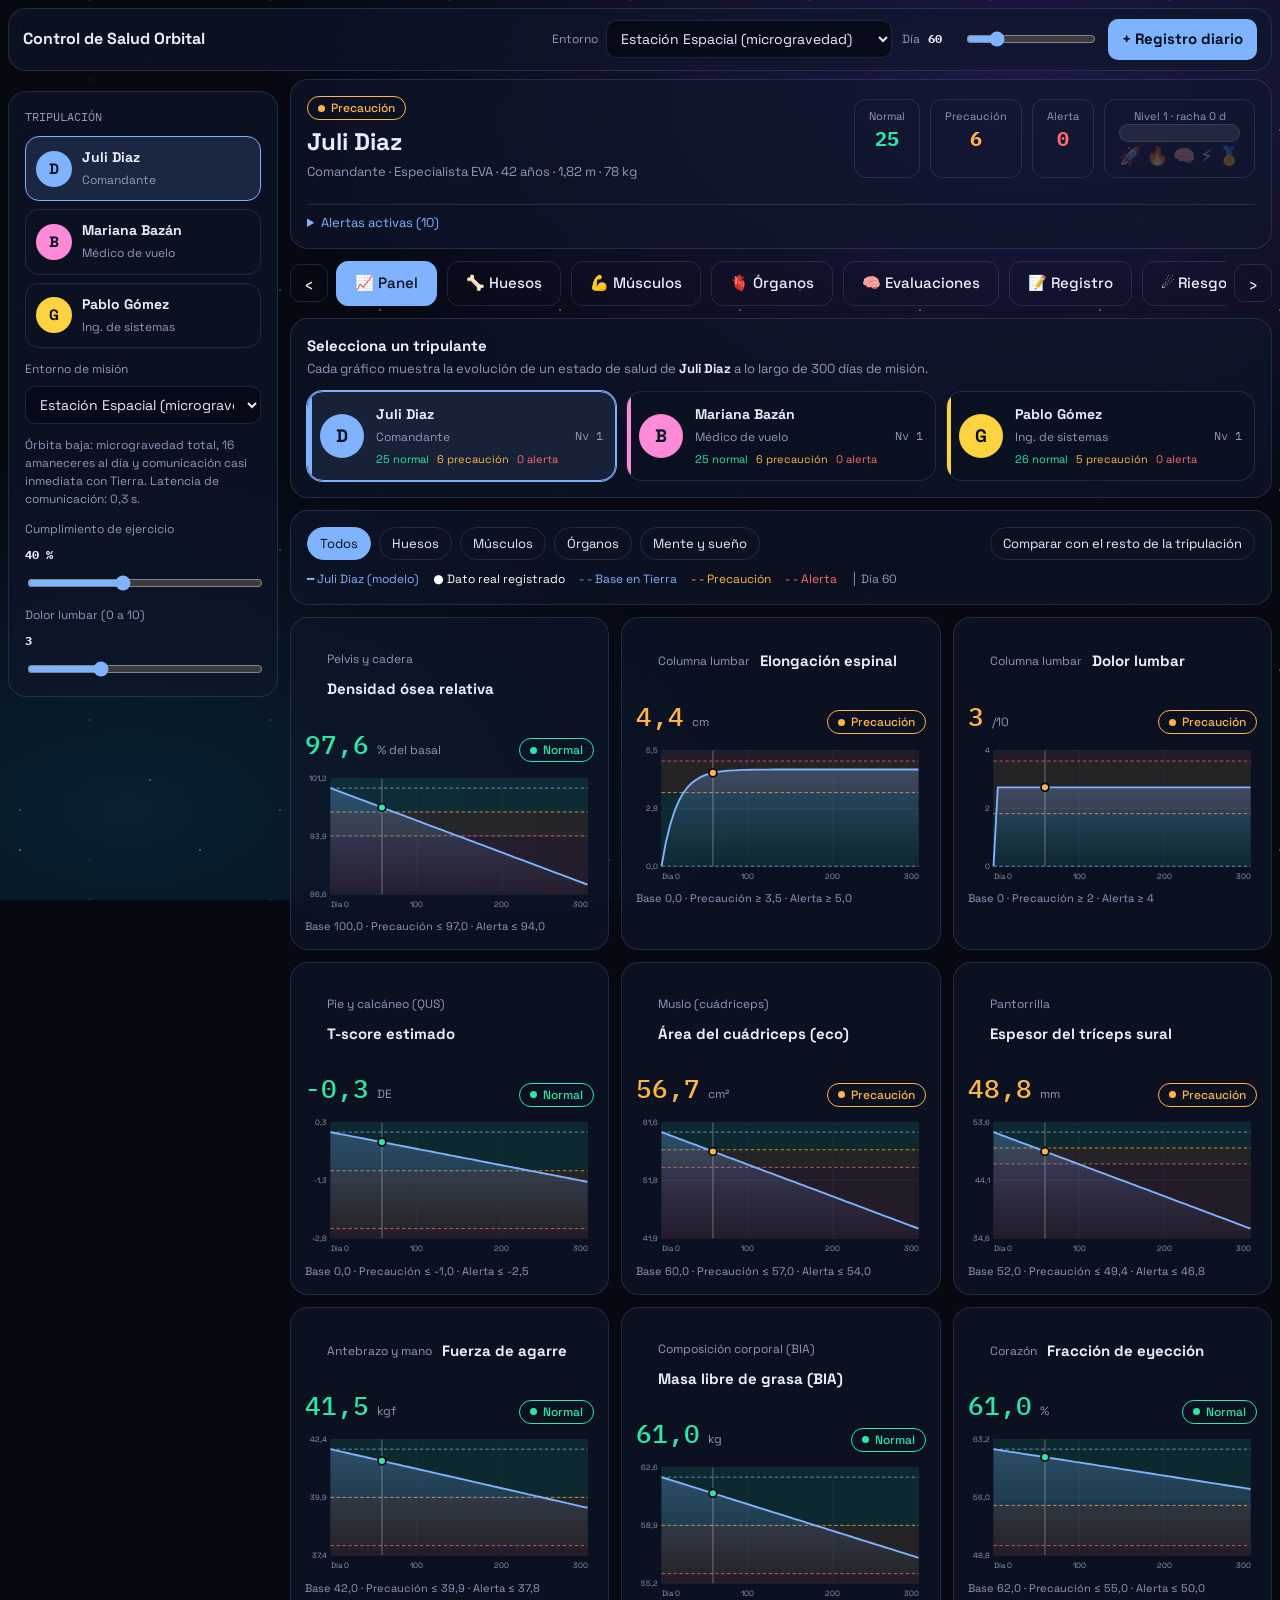
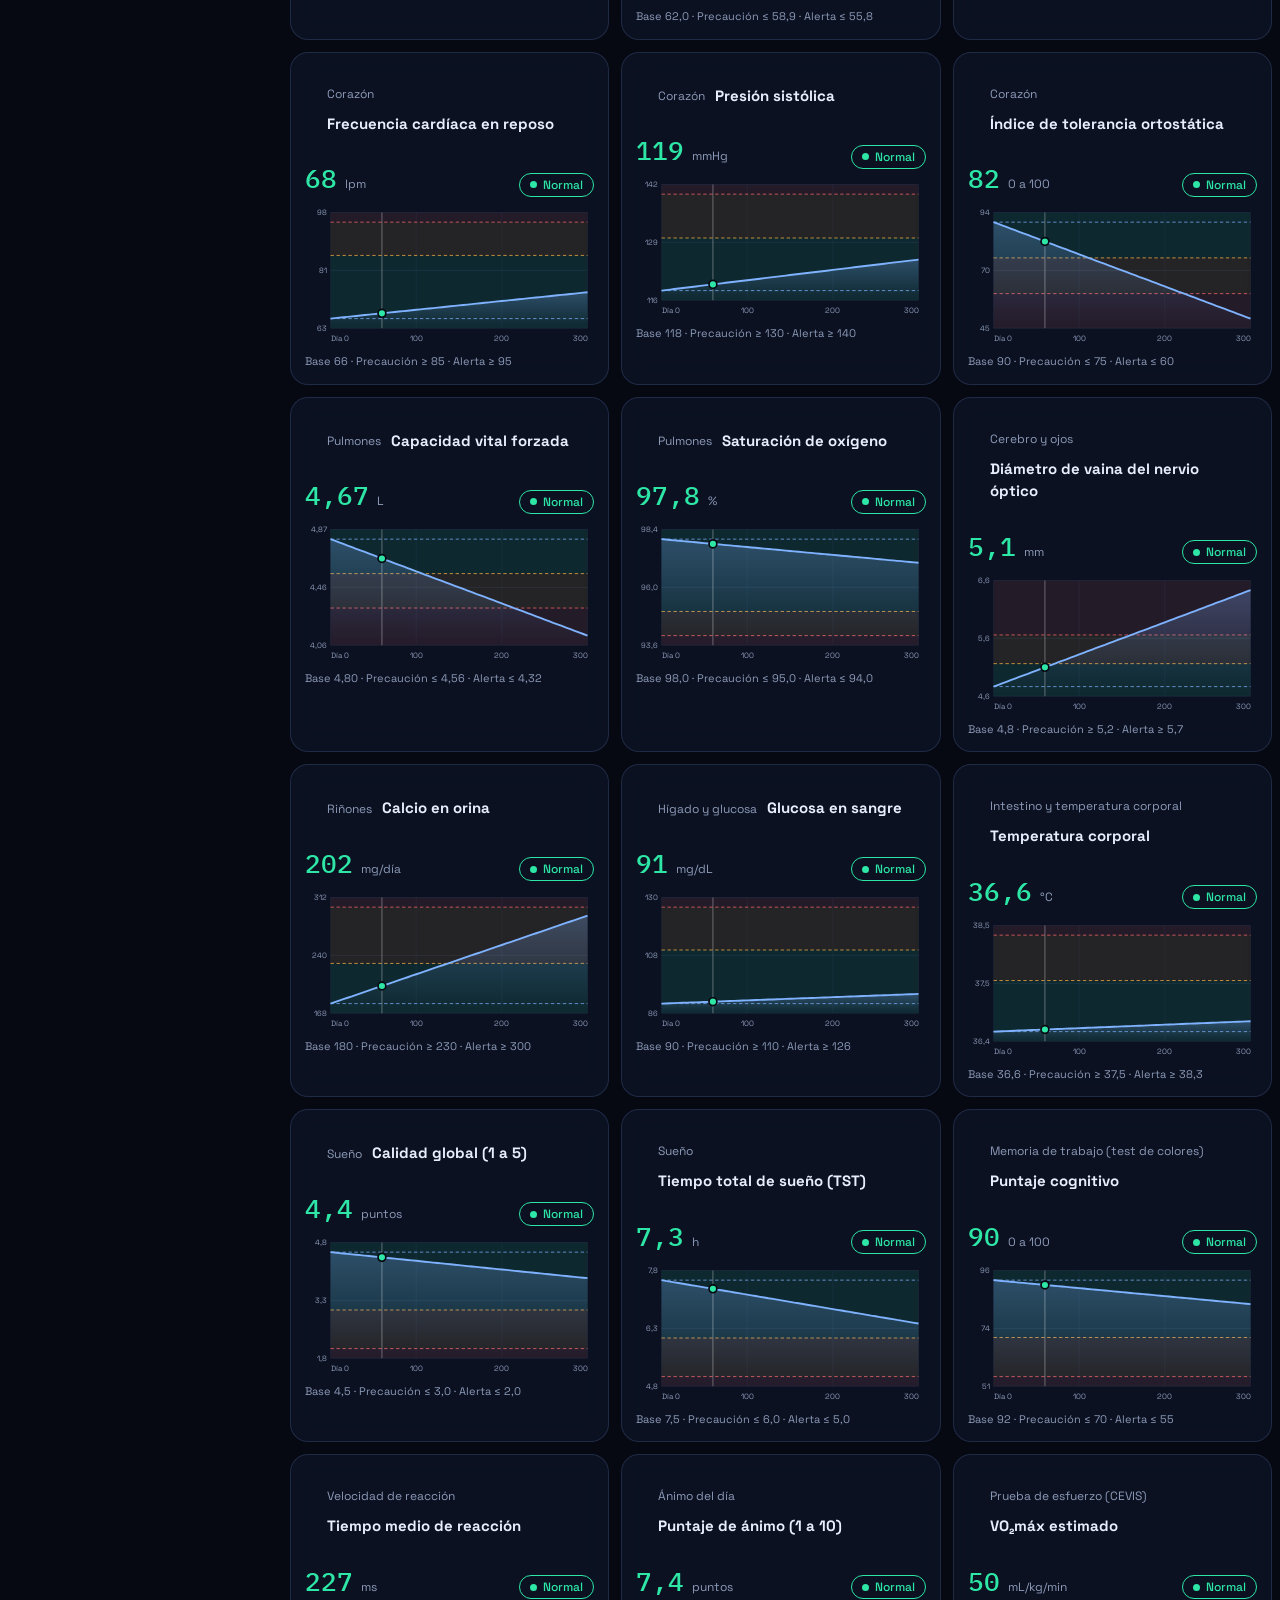
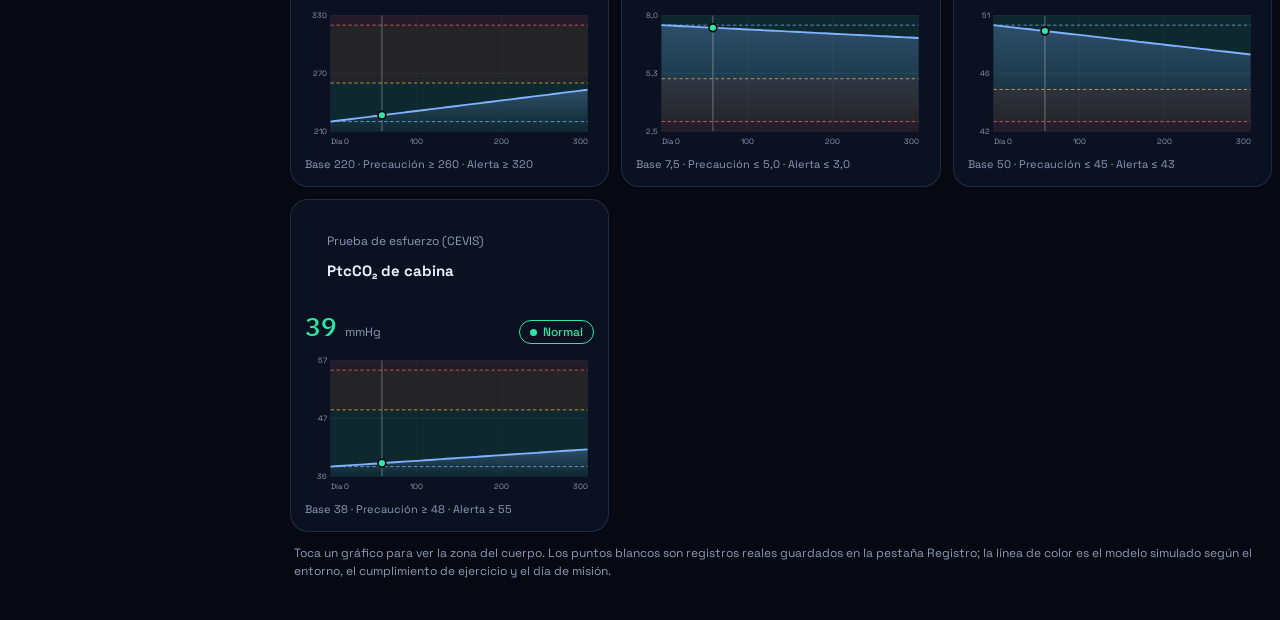
==== commit 10ff2e22: "Update crew member details in HTML file" ====
--- a/control_salud_orbital_bundle.html
+++ b/control_salud_orbital_bundle.html
@@ -101,9 +101,9 @@
 /* clinicalconfig.js — toda la configuración clínica. Agregar tripulantes, zonas o parámetros = añadir un objeto. */
 "use strict";
 const CREW=[
-{id:"c1",name:"Cmdr. Alex Vance",role:"Comandante",bio:"Especialista EVA · 42 años · 1,82 m · 78 kg",age:42,sens:1,col:"#7fb2ff"},
-{id:"c2",name:"Dra. Elena Rostova",role:"Médico de vuelo",bio:"Biología espacial · 38 años · 1,68 m · 62 kg",age:38,sens:1.12,col:"#ff8ad8"},
-{id:"c3",name:"Ing. Marcus Chen",role:"Ing. de sistemas",bio:"Robótica y soporte · 35 años · 1,75 m · 70 kg",age:35,sens:.9,col:"#ffd23f"}];
+{id:"c1",name:"Juli Diaz",role:"Comandante",bio:"Especialista EVA · 42 años · 1,82 m · 78 kg",age:42,sens:1,col:"#7fb2ff"},
+{id:"c2",name:"Mariana Bazán",role:"Médico de vuelo",bio:"Biología espacial · 38 años · 1,68 m · 62 kg",age:38,sens:1.12,col:"#ff8ad8"},
+{id:"c3",name:"Pablo Gómez",role:"Ing. de sistemas",bio:"Robótica y soporte · 35 años · 1,75 m · 70 kg",age:35,sens:.9,col:"#ffd23f"}];
 const ENVS={iss:{n:"Estación Espacial (microgravedad)",k:1,fk:1,gz:1,lat:"0,3 s",note:"Órbita baja: microgravedad total, 16 amaneceres al día y comunicación casi inmediata con Tierra."},
 mars:{n:"Tránsito a Marte (espacio profundo)",k:1.1,fk:1,gz:1,lat:"hasta 22 min",note:"Más radiación y retraso de comunicación: el tripulante debe autoevaluarse con autonomía."},
 moon:{n:"Base lunar Artemis (1/6 g)",k:.5,fk:.3,gz:.2,lat:"1,3 s",note:"Gravedad parcial: la pérdida ósea y muscular es menor, pero hay polvo lunar y radiación."}};
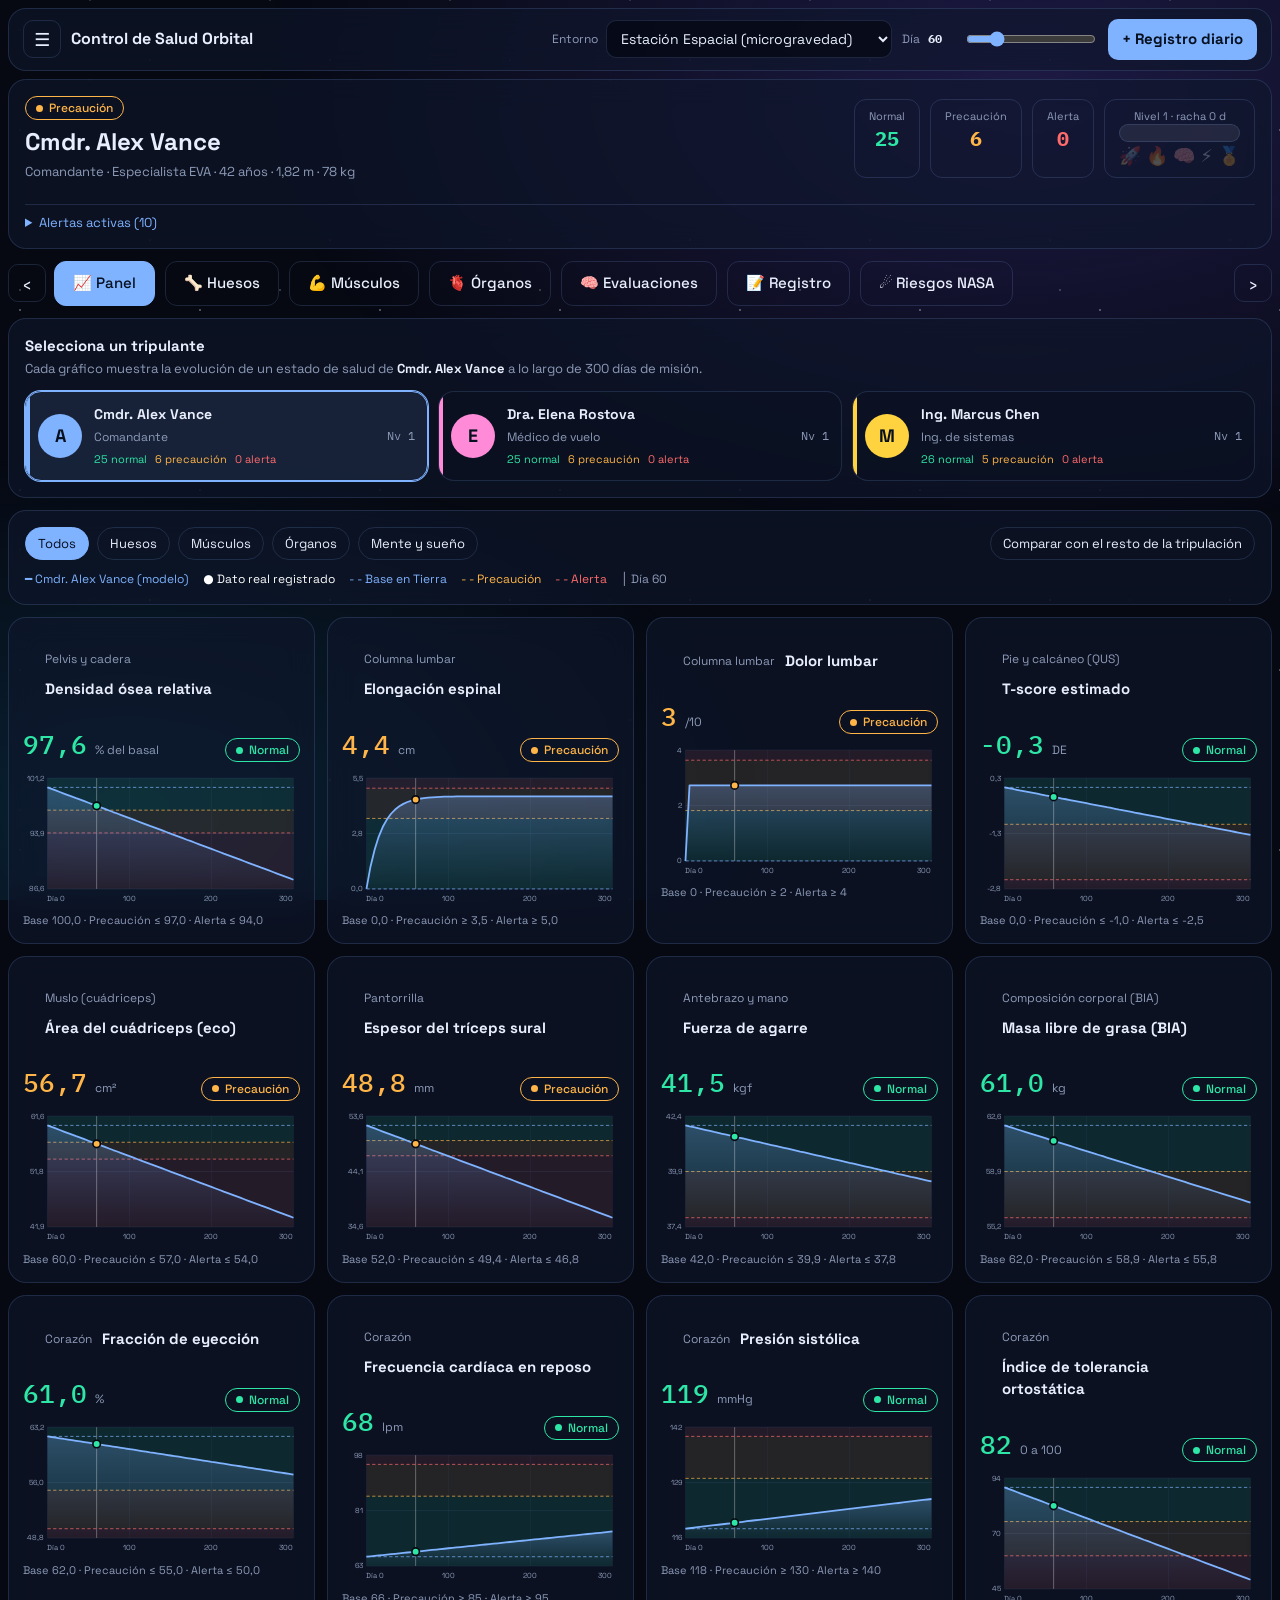
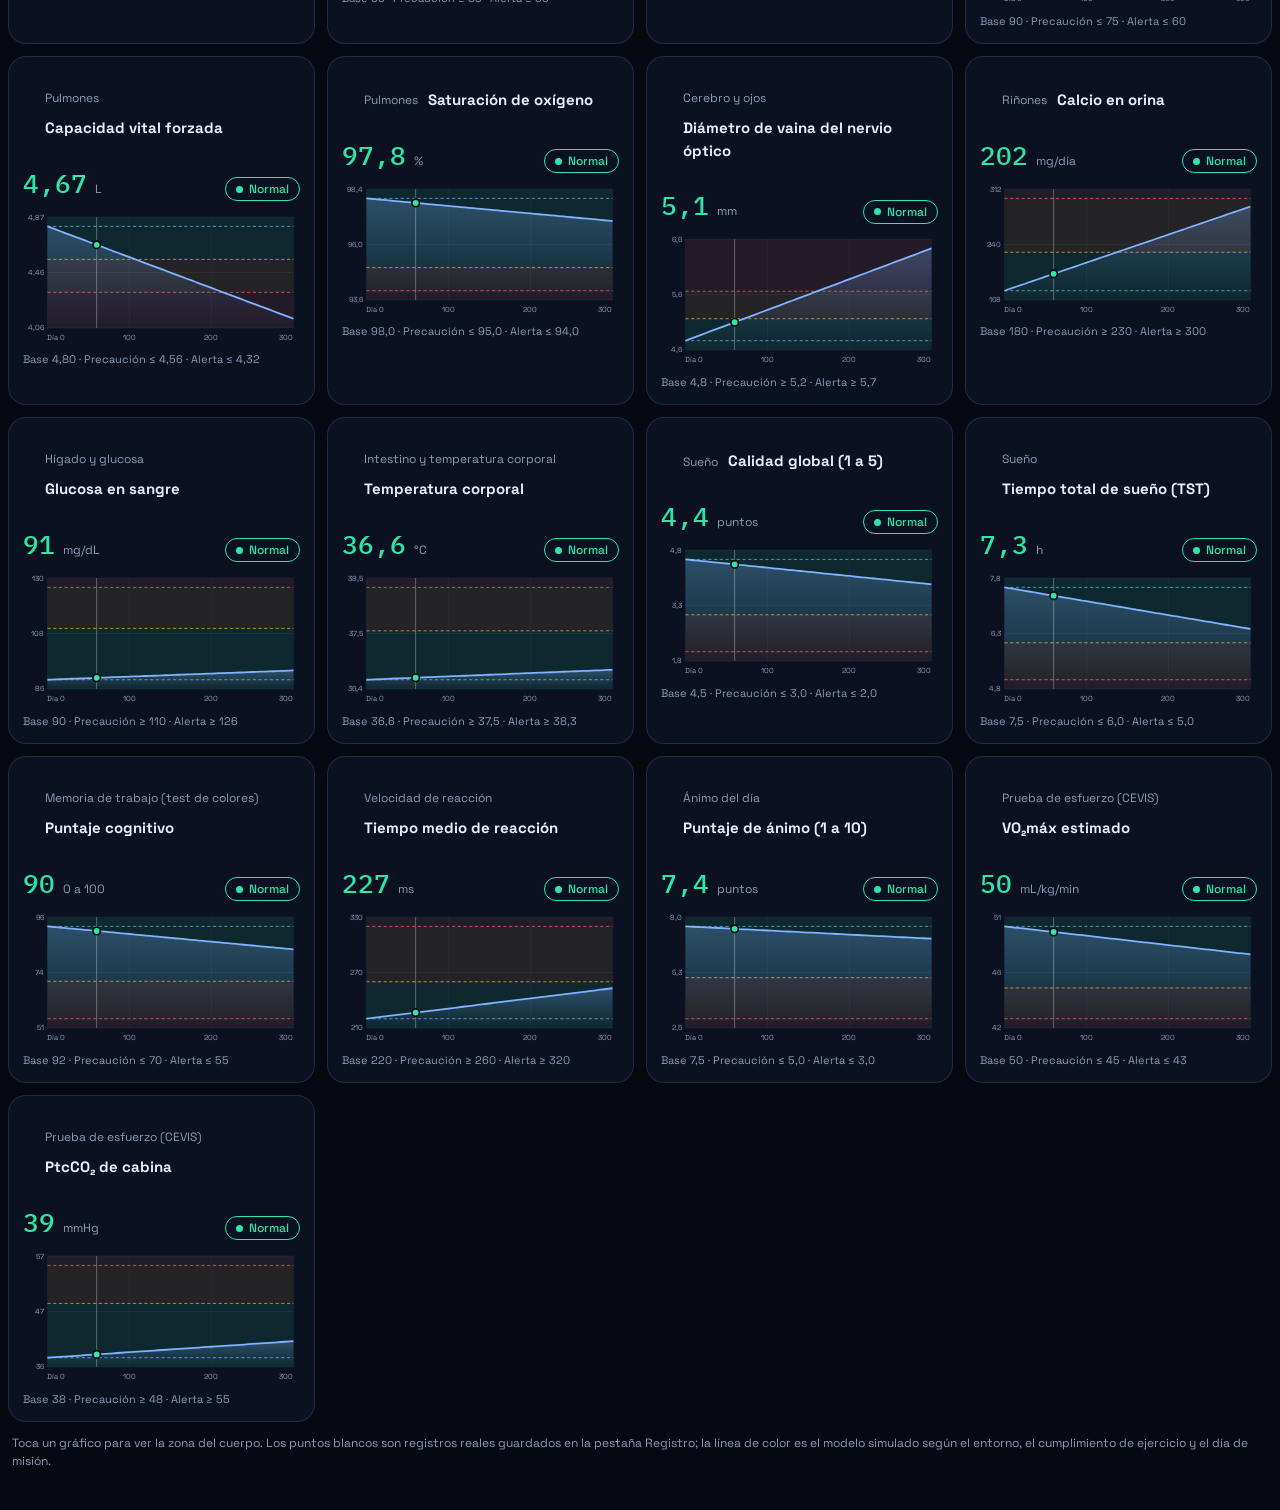
==== commit 9d26de10: "Add files via upload" ====
--- a/control_salud_orbital_bundle.html
+++ b/control_salud_orbital_bundle.html
@@ -3,7 +3,8 @@
 <meta name="viewport" content="width=device-width, initial-scale=1, viewport-fit=cover">
 <title>Control de Salud Orbital</title>
 <link href="https://fonts.googleapis.com/css2?family=Space+Grotesk:wght@400;500;700&family=IBM+Plex+Mono:wght@400;500&display=swap" rel="stylesheet">
-<style>:root{--bg:#060912;--glass:rgba(16,24,44,.62);--line:rgba(140,180,255,.16);--tx:#e8eefc;--mu:#8d9bb8;--ac:#7fb2ff;--ok:#2ee6a6;--warn:#ffb547;--bad:#ff6b6b;color-scheme:dark;box-sizing:border-box;padding-top:env(safe-area-inset-top,0px);padding-bottom:env(safe-area-inset-bottom,0px)}
+<style>
+:root{--bg:#060912;--glass:rgba(16,24,44,.62);--line:rgba(140,180,255,.16);--tx:#e8eefc;--mu:#8d9bb8;--ac:#7fb2ff;--ok:#2ee6a6;--warn:#ffb547;--bad:#ff6b6b;color-scheme:dark;box-sizing:border-box;padding-top:env(safe-area-inset-top,0px);padding-bottom:env(safe-area-inset-bottom,0px)}
 *{box-sizing:border-box}html{scroll-padding-top:env(safe-area-inset-top,0px)}
 body{margin:0;background:var(--bg);color:var(--tx);font:400 15px/1.5 'Space Grotesk',system-ui,sans-serif;min-height:100vh}
 .mono{font-family:'IBM Plex Mono',ui-monospace,monospace}
@@ -20,7 +21,7 @@
 .btn{background:var(--ac);color:#06101f;border:0;border-radius:10px;padding:9px 14px;font-weight:700}.btn.o{background:transparent;color:var(--tx);border:1px solid var(--line)}.btn.sm{padding:5px 10px;font-size:13px}
 .ib{background:transparent;border:1px solid var(--line);border-radius:10px;width:38px;height:38px;font-size:18px}
 .app{position:relative;z-index:1;max-width:1320px;margin:0 auto;padding:0 8px 40px;display:grid;gap:12px}
-#drawer{position:fixed;z-index:40;inset:0 auto 0 0;width:290px;max-width:86vw;transform:translateX(-105%);transition:transform .3s;padding:16px;border-radius:0 18px 18px 0;background:rgba(8,12,26,.95);overflow:auto}
+#drawer{position:fixed;z-index:40;inset:0 auto 0 0;width:340px;max-width:90vw;overscroll-behavior:contain;transform:translateX(-105%);transition:transform .3s;padding:16px;border-radius:0 18px 18px 0;background:rgba(8,12,26,.95);overflow:auto}
 #drawer.open{transform:none}#scrim{position:fixed;inset:0;z-index:35;background:rgba(0,0,0,.55);display:none}#scrim.on{display:block}
 .crew{display:flex;gap:10px;align-items:center;width:100%;text-align:left;padding:10px;margin-bottom:8px;border-radius:14px;background:transparent;border:1px solid var(--line)}.crew.on{background:rgba(127,178,255,.14);border-color:var(--ac)}.crew b{display:block;font-size:14px}.crew span{font-size:12px;color:var(--mu)}
 .av{width:36px;height:36px;border-radius:50%;display:grid;place-items:center;background:linear-gradient(135deg,#2b4fa8,#6a4fd8);font-weight:700;flex:none}
@@ -47,7 +48,7 @@
 details{border-top:1px solid var(--line);padding-top:8px;margin-top:8px}summary{cursor:pointer;color:var(--ac);font-size:13px}details p{color:var(--mu);font-size:13px;margin:6px 0}
 .lg{display:flex;gap:14px;flex-wrap:wrap;font-size:12px;color:var(--mu);margin-top:4px}
 .pl{display:grid;gap:6px;margin:8px 0}.pr{display:grid;grid-template-columns:1fr auto;gap:2px 10px;text-align:left;padding:8px 10px;border-radius:10px;border:1px solid var(--line);background:transparent;font-size:13px}.pr.on{border-color:var(--ac);background:rgba(127,178,255,.1)}.pr>span:last-child{grid-column:1/-1}.pr em{font-style:normal;font-size:11px;color:var(--mu)}
-.two{display:grid;gap:12px}@media(min-width:900px){.app{grid-template-columns:270px 1fr}#drawer{position:sticky;top:90px;transform:none;width:auto;max-width:none;border-radius:18px;background:var(--glass);align-self:start}.hb,#scrim{display:none!important}.main{grid-column:2}.two.fig{grid-template-columns:320px 1fr}}
+.two{display:grid;gap:12px}@media(min-width:900px){.two.fig{grid-template-columns:320px 1fr}}
 @media(max-width:899px){.xs{display:none}}
 dialog{border:1px solid var(--line);border-radius:18px;background:#0a1020;color:var(--tx);padding:18px;width:min(620px,94vw);max-height:92vh}dialog::backdrop{background:rgba(0,0,0,.7)}
 .fg{display:grid;grid-template-columns:1fr 1fr;gap:10px}.fg label{font-size:12px;color:var(--mu);display:grid;gap:4px}.w{grid-column:1/-1}
@@ -80,15 +81,28 @@
 .app>*,.main>*,.rw .rail{min-width:0}.main{min-width:0}.gc,.cc{min-width:0}
 .two>*{min-width:0}@media(min-width:900px){.two.fig{grid-template-columns:320px minmax(0,1fr)}}
 .stage,.main{grid-template-columns:minmax(0,1fr)}.stage>*{min-width:0}
+
+/* ---- vistas (v-if), drawer jerárquico y navegación ---- */
+.view{display:grid;gap:12px;min-width:0}.view [id],#insp,#regform{scroll-margin-top:calc(env(safe-area-inset-top,0px) + 96px)}
+html.lock{overflow:hidden}#drawer[inert]{visibility:hidden;transition:transform .3s,visibility 0s .3s}
+.dh{display:flex;justify-content:space-between;align-items:center;margin-bottom:4px}.dh b{color:var(--mu);font-size:12px;letter-spacing:.08em}
+.sec{color:var(--mu);font-size:12px;margin:14px 0 8px;letter-spacing:.08em}
+#nav{display:grid;gap:6px}.ng{border:1px solid var(--line);border-radius:14px;overflow:hidden}.ng.cur{border-color:var(--ac)}
+.ngh{display:flex;align-items:center;gap:10px;width:100%;min-height:46px;padding:8px 12px;background:transparent;border:0;text-align:left}
+.ngh b{flex:1;font-size:14px;font-weight:500}.ngh em{font-style:normal;color:var(--mu);transition:transform .2s}.ng.open .ngh em{transform:rotate(90deg)}
+.ng ul{list-style:none;margin:0;padding:0 6px 6px;display:none}.ng.open ul{display:grid;gap:2px}
+.nl{display:flex;justify-content:space-between;align-items:center;gap:8px;width:100%;min-height:42px;padding:8px 12px;border:0;border-radius:10px;background:transparent;text-align:left;font-size:13px}
+.nl:hover{background:rgba(127,178,255,.08)}.nl.on{background:rgba(127,178,255,.18);box-shadow:inset 2px 0 var(--ac)}.nl i,.ngh i{font-style:normal;font-size:10px}
+
 </style>
 </head><body>
 <div class="sky"><i></i><i></i></div><div id="tip" class="mono"></div><div id="toast"></div>
-<header class="g"><button class="ib hb" id="hb" aria-label="Abrir tripulación">☰</button><h1>Control de Salud Orbital</h1>
+<header class="g"><button class="ib hb" id="hb" aria-label="Abrir menú de navegación" aria-expanded="false" aria-controls="drawer">☰</button><h1>Control de Salud Orbital</h1>
 <label class="ctl xs">Entorno<select id="env"></select></label>
 <label class="ctl">Día <b id="dd" class="mono" style="color:var(--tx);min-width:28px"></b><input type="range" id="day" min="0" max="300" aria-label="Día de misión"></label>
 <button class="btn" id="log">+ Registro diario</button></header>
 <div id="scrim"></div>
-<div class="app"><aside id="drawer" class="g"><div class="mono" style="color:var(--mu);font-size:12px;margin-bottom:10px">TRIPULACIÓN</div><div id="crew"></div>
+<div class="app"><aside id="drawer" class="g" aria-label="Menú de navegación"><div class="dh"><b class="mono">NAVEGACIÓN</b><button class="ib" id="dx" aria-label="Cerrar menú">✕</button></div><div class="mono sec">TRIPULACIÓN</div><div id="crew"></div><div class="mono sec">SECCIONES</div><nav id="nav" aria-label="Secciones de evaluación"></nav><div class="mono sec">SIMULACIÓN</div>
 <label class="ctl" style="display:grid;margin-top:12px">Entorno de misión<select id="env2"></select></label>
 <p id="envnote" style="font-size:12px;color:var(--mu)"></p>
 <label class="ctl" style="display:grid;margin-top:8px">Cumplimiento de ejercicio <b id="adho" class="mono" style="color:var(--tx)"></b><input type="range" id="adh" min="0" max="100" step="5" style="width:100%"></label>
@@ -101,9 +115,9 @@
 /* clinicalconfig.js — toda la configuración clínica. Agregar tripulantes, zonas o parámetros = añadir un objeto. */
 "use strict";
 const CREW=[
-{id:"c1",name:"Juli Diaz",role:"Comandante",bio:"Especialista EVA · 42 años · 1,82 m · 78 kg",age:42,sens:1,col:"#7fb2ff"},
-{id:"c2",name:"Mariana Bazán",role:"Médico de vuelo",bio:"Biología espacial · 38 años · 1,68 m · 62 kg",age:38,sens:1.12,col:"#ff8ad8"},
-{id:"c3",name:"Pablo Gómez",role:"Ing. de sistemas",bio:"Robótica y soporte · 35 años · 1,75 m · 70 kg",age:35,sens:.9,col:"#ffd23f"}];
+{id:"c1",name:"Cmdr. Alex Vance",role:"Comandante",bio:"Especialista EVA · 42 años · 1,82 m · 78 kg",age:42,sens:1,col:"#7fb2ff"},
+{id:"c2",name:"Dra. Elena Rostova",role:"Médico de vuelo",bio:"Biología espacial · 38 años · 1,68 m · 62 kg",age:38,sens:1.12,col:"#ff8ad8"},
+{id:"c3",name:"Ing. Marcus Chen",role:"Ing. de sistemas",bio:"Robótica y soporte · 35 años · 1,75 m · 70 kg",age:35,sens:.9,col:"#ffd23f"}];
 const ENVS={iss:{n:"Estación Espacial (microgravedad)",k:1,fk:1,gz:1,lat:"0,3 s",note:"Órbita baja: microgravedad total, 16 amaneceres al día y comunicación casi inmediata con Tierra."},
 mars:{n:"Tránsito a Marte (espacio profundo)",k:1.1,fk:1,gz:1,lat:"hasta 22 min",note:"Más radiación y retraso de comunicación: el tripulante debe autoevaluarse con autonomía."},
 moon:{n:"Base lunar Artemis (1/6 g)",k:.5,fk:.3,gz:.2,lat:"1,3 s",note:"Gravedad parcial: la pérdida ósea y muscular es menor, pero hay polvo lunar y radiación."}};
@@ -194,8 +208,7 @@
 ["corazon","lvef","organos"],["corazon","hr","organos"],["corazon","sbp","organos"],["corazon","ort","organos"],["pulmones","fvc","organos"],["pulmones","spo2","organos"],["cerebro","onsd","organos"],["rinones","cal","organos"],["higado","glu","organos"],["intestino","temp","organos"],
 ["sueno","sq","mente"],["sueno","tst","mente"],["cognicion","cog","mente"],["reaccion","rt","mente"],["animo","mood","mente"],["esfuerzo","vo2","mente"],["esfuerzo","co2","mente"]];
 
-</script>
-<script>
+</script><script>
 /* anatomy.js — modelo anatómico vectorial completo (viewBox 200×470). Se dibuja la mitad izquierda y se espeja.
    Capas: silueta + huesos, músculos y órganos. Cada zona es un <g class="z"> con data-z = id de zona. */
 "use strict";
@@ -257,8 +270,7 @@
 function figure(tab,cls){const set=ANAT[tab];if(!set)return"";const ids=ORDER[tab]||Object.keys(set);
 return`<svg class="body" viewBox="0 0 200 470" role="group" aria-label="Figura anatómica interactiva: ${tab}"><defs><radialGradient id="bg" cx="50%" cy="45%" r="55%"><stop offset="0" stop-color="#7fb2ff" stop-opacity=".22"/><stop offset="1" stop-color="#7fb2ff" stop-opacity="0"/></radialGradient><linearGradient id="bs" x1="0" x2="0" y1="0" y2="1"><stop offset="0" stop-color="#9ec5ff"/><stop offset="1" stop-color="#4a63c8"/></linearGradient></defs><ellipse cx="100" cy="235" rx="98" ry="228" fill="url(#bg)"/><g class="rings"><circle cx="100" cy="235" r="98"/><circle cx="100" cy="235" r="74"/></g>${BODY}${tab==="huesos"?"":`<g class="gh">${GHOST}</g>`}<rect class="scan" x="0" y="0" width="200" height="3"/>${ids.map(id=>set[id]?`<g class="z ${cls(id)}" data-z="${id}" tabindex="0" role="button">${set[id]}</g>`:"").join("")}</svg>`}
 
-</script>
-<script>
+</script><script>
 /* apps.js — estado, motor fisiológico, persistencia, gamificación, panel, registro por zona y pruebas jugables. */
 "use strict";
 const $=id=>document.getElementById(id),esc=t=>String(t).replace(/[&<>"]/g,c=>({"&":"&amp;","<":"&lt;",">":"&gt;",'"':"&quot;"}[c]));
@@ -272,12 +284,12 @@
 const refText=p=>p.dir==="none"?"Sin umbral definido":`Base ${fmt(p,p.base)} · Precaución ${p.dir==="lt"?"≤":"≥"} ${fmt(p,p.y)} · Alerta ${p.dir==="lt"?"≤":"≥"} ${fmt(p,p.r)}`;
 const SC=["#2ee6a6","#ffb547","#ff6b6b","#6d788f"];
 /* ---------- StorageManager ---------- */
-const Store={K:"orbital_logs_v4",all(){try{return JSON.parse(localStorage.getItem(this.K)||"{}")}catch(e){return{}}},days(c){return this.all()[c]||{}},get(c,d){return this.days(c)[d]},
-put(c,d,patch){try{const a=this.all(),r=(a[c]=a[c]||{})[d]=a[c][d]||{v:{},t:{}};Object.assign(r.v,patch.v||{});Object.assign(r.t,patch.t||{});if(patch.n!=null)r.n=patch.n;localStorage.setItem(this.K,JSON.stringify(a))}catch(e){}},
+const Store={K:"orbital_logs_v4",ver:0,_r:null,_o:{},all(){try{const r=localStorage.getItem(this.K)||"{}";if(r!==this._r){this._o=JSON.parse(r);this._r=r}return this._o}catch(e){return{}}},days(c){return this.all()[c]||{}},get(c,d){return this.days(c)[d]},
+put(c,d,patch){try{const a=this.all(),r=(a[c]=a[c]||{})[d]=a[c][d]||{v:{},t:{}};Object.assign(r.v,patch.v||{});Object.assign(r.t,patch.t||{});if(patch.n!=null)r.n=patch.n;(localStorage.setItem(this.K,JSON.stringify(a)),Store.ver++)}catch(e){}},
 /* guarda (o reemplaza) los valores de una sola zona del cuerpo en un día; los campos vacíos se eliminan */
 setZone(c,d,zid,v,n){try{const a=this.all(),r=(a[c]=a[c]||{})[d]=a[c][d]||{v:{},t:{}};Object.keys(r.v).forEach(k=>{if(k.indexOf(zid+".")===0)delete r.v[k]});Object.assign(r.v,v);r.zn=r.zn||{};if(n)r.zn[zid]=n;else delete r.zn[zid];
-if(!Object.keys(r.v).length&&!Object.keys(r.t||{}).length&&!Object.keys(r.zn).length&&!r.n)delete a[c][d];localStorage.setItem(this.K,JSON.stringify(a))}catch(e){}},
-del(c,d){try{const a=this.all();if(a[c])delete a[c][d];localStorage.setItem(this.K,JSON.stringify(a))}catch(e){}}};
+if(!Object.keys(r.v).length&&!Object.keys(r.t||{}).length&&!Object.keys(r.zn).length&&!r.n)delete a[c][d];(localStorage.setItem(this.K,JSON.stringify(a)),Store.ver++)}catch(e){}},
+del(c,d){try{const a=this.all();if(a[c])delete a[c][d];(localStorage.setItem(this.K,JSON.stringify(a)),Store.ver++)}catch(e){}}};
 /* ---------- PhysiologyEngine ---------- */
 const Engine={ev(z,c=C(),cid=S.crew){const rec=Store.get(cid,S.day),rows=z.p.map(p=>{const k=z.id+"."+p.id,real=!!(rec&&rec.v&&rec.v[k]!=null),v=real?rec.v[k]:p.v(c);return{p,v,real,s:stat(p,v),sv:sev(p,v)}});return{rows,st:rows.length?Math.max(...rows.map(r=>r.s)):3,real:rows.some(r=>r.real)}},
 alerts(cr=crewOf()){const o=[];ZONES.forEach(z=>this.ev(z,C(S.day,cr),cr.id).rows.forEach(r=>{if(r.s>0)o.push({z,r})}));return o},
@@ -293,7 +305,7 @@
 const b=[["🚀","Primer registro",xp>0],["🔥","Racha de 3 días",st>=3],["🧠","Cerebro de acero (≥ 85)",cog>=85],["⚡","Reflejos (≥ 8)",rs>=8],["🏅","5 pruebas completadas",tests>=5]];return{xp,lv:Math.floor(xp/100)+1,pct:xp%100,st,b}}};
 /* ---------- gráfico de línea (modelo + datos reales + otros tripulantes) ---------- */
 let UID=0;
-function lineChart(z,p,o={}){const W=o.w||340,H=o.h||170,L=o.mini?30:34,R=8,T=10,B=22,cr=crewOf(),key=z.id+"."+p.id,id="lg"+(UID++);
+function lineChartRaw(z,p,o={}){const W=o.w||340,H=o.h||170,L=o.mini?30:34,R=8,T=10,B=22,cr=crewOf(),key=z.id+"."+p.id,id="lg"+(UID++);
 const model=[];for(let d=0;d<=300;d+=5)model.push([d,p.v(C(d,cr))]);
 const real=Object.entries(Store.days(cr.id)).filter(([d,r])=>r.v&&r.v[key]!=null).map(([d,r])=>[+d,r.v[key]]).sort((a,b)=>a[0]-b[0]);
 const others=o.cmp?CREW.filter(x=>x.id!==cr.id).map(x=>({x,pts:model.map(m=>[m[0],p.v(C(m[0],x))])})):[];
@@ -308,6 +320,10 @@
 const grid=[mn,(mn+mx)/2,mx].map(v=>`<line x1="${L}" x2="${W-R}" y1="${Y(v)}" y2="${Y(v)}" stroke="#8cb4ff" stroke-opacity=".1"/><text x="${L-4}" y="${Y(v)+3}" text-anchor="end" fill="#8d9bb8" font-size="9">${tk(v)}</text>`).join("");
 const xt=[0,100,200,300].map(d=>`<line x1="${X(d)}" x2="${X(d)}" y1="${T}" y2="${H-B}" stroke="#8cb4ff" stroke-opacity=".07"/><text x="${X(d)}" y="${H-7}" text-anchor="${d===0?"start":d===300?"end":"middle"}" fill="#8d9bb8" font-size="9">${d===0?"Día 0":d}</text>`).join("");
 return`<svg viewBox="0 0 ${W} ${H}" style="width:100%;height:auto;display:block" role="img" aria-label="Evolución de ${esc(p.n)} de ${esc(cr.name)}"><defs><linearGradient id="${id}" x1="0" x2="0" y1="0" y2="1"><stop offset="0" stop-color="${cr.col}" stop-opacity=".28"/><stop offset="1" stop-color="${cr.col}" stop-opacity="0"/></linearGradient></defs>${bands}${grid}${xt}${th(p.base,"#7fb2ff")}${th(p.y,SC[1])}${th(p.r,SC[2])}<path d="${area}" fill="url(#${id})"/>${others.map(q=>`<polyline fill="none" stroke="${q.x.col}" stroke-opacity=".7" stroke-width="1.4" stroke-dasharray="3 3" points="${pl(q.pts)}"/>`).join("")}<polyline fill="none" stroke="${cr.col}" stroke-width="2.2" stroke-linejoin="round" points="${pl(model)}"/>${real.length>1?`<polyline fill="none" stroke="#fff" stroke-opacity=".9" stroke-width="1.6" points="${pl(real)}"/>`:""}${real.map(a=>`<circle cx="${X(a[0])}" cy="${Y(a[1])}" r="3.8" fill="${SC[stat(p,a[1])<0?0:stat(p,a[1])]}" stroke="#fff" stroke-width="1.2"><title>Día ${a[0]}: ${fmt(p,a[1])} ${esc(p.u)}</title></circle>`).join("")}<line x1="${X(S.day)}" x2="${X(S.day)}" y1="${T}" y2="${H-B}" stroke="#fff" stroke-opacity=".4"/><circle cx="${X(S.day)}" cy="${Y(cv)}" r="4.6" fill="${col}" stroke="#060912" stroke-width="2"/></svg>`}
+const MEMO=new Map(),memo=(k,f)=>{let v=MEMO.get(k);if(v===undefined){if(MEMO.size>400)MEMO.clear();MEMO.set(k,v=f())}return v};
+const dsig=()=>{const k=cfg();return[S.crew,S.env,k.adh,k.vas,S.day,Store.ver].join("|")};
+/* el SVG solo se recalcula si cambia tripulante, entorno, ejercicio, dolor, día o registros */
+const lineChart=(z,p,o={})=>memo(["lc",z.id,p.id,o.w,o.h,o.mini?1:0,o.cmp?1:0,dsig()].join("|"),()=>lineChartRaw(z,p,o));
 const chart=(z,p)=>lineChart(z,p,{w:320,h:170,cmp:S.cmp});
 /* ---------- vistas ---------- */
 function insp(z){const e=Engine.ev(z),pi=Math.min(S.par[z.id]||0,Math.max(0,z.p.length-1)),pr=z.p[pi];
@@ -315,7 +331,7 @@
 ${e.rows.length?`<div class="pl">${e.rows.map((r,i)=>`<button class="pr ${i===pi?"on":""}" data-p="${i}"><span>${r.p.n}${r.real?' <i class="src r">Dato real</i>':""}</span><b class="mono">${fmt(r.p,r.v)} <em>${r.p.u}</em></b>${r.p.dir==="none"?"":`<span class="t${r.s}"><span class="bar"><i style="width:${r.sv*100}%"></i></span></span>`}</button>`).join("")}</div>${chart(z,pr)}<div class="lg"><span style="color:#7fb2ff">- - Base en Tierra ${fmt(pr,pr.base)}</span><span style="color:var(--warn)">- - Precaución</span><span style="color:var(--bad)">- - Alerta</span><span>━ Modelo</span><span style="color:#fff">● Real</span></div>`:`<p style="color:var(--mu);font-size:13px">${z.txt}</p>`}
 <details><summary>Ver detalle clínico</summary><p>${z.txt}</p><p>Fuente de datos: ${z.src}</p></details>${z.tab!=="mente"&&z.p.length?`<button class="btn o sm" data-reg="${z.id}" style="margin-top:10px">Registrar datos de esta zona</button>`:""}`}
 function cards(zs,sel,btn){return zs.map(z=>{const x=Engine.ev(z),f=x.rows[0];return`<div class="card ${z.id===sel?"sel":""}" data-z="${z.id}" role="button" tabindex="0"><small>${z.n}</small>${f?`<div class="v mono">${fmt(f.p,f.v)} <em>${f.p.u}</em></div>`:`<div class="v mono">—</div>`}${bd(x.st)} <span class="src ${x.real?"r":""}">${x.real?"Dato real":"Modelo"}</span><small style="display:block;margin:6px 0">${z.txt.split(". ")[0].slice(0,110)}</small>${btn&&x.rows.length?`<button class="btn sm" data-open="${z.id}">Iniciar registro</button>`:""}</div>`}).join("")}
-const zoneFig=(tab,zs,sel)=>figure(tab,id=>{const z=zs.find(q=>q.id===id),st=Engine.ev(z).st;return"s"+st+(id===sel.id?" sel":"")});
+const zoneFig=(tab,zs,sel)=>{const cls={};zs.forEach(z=>cls[z.id]="s"+Engine.ev(z).st+(z.id===sel.id?" sel":""));return memo("fig|"+tab+"|"+JSON.stringify(cls),()=>figure(tab,id=>cls[id]))};
 const legend=()=>`<div class="lg" style="justify-content:center">${SN.map((n,i)=>`<span class="t${i}">● ${n}</span>`).join("")}</div>`;
 function viewBody(tab){const t=TABS.find(x=>x.id===tab),zs=ZONES.filter(z=>z.tab===tab),sel=zs.find(z=>z.id===S.sel[tab])||zs[0];S.sel[tab]=sel.id;
 return`<div class="two fig"><div class="g pn"><div class="svgw" id="svgw">${zoneFig(tab,zs,sel)}</div>${legend()}</div><div class="g pn" id="insp">${insp(sel)}</div></div>
@@ -323,9 +339,9 @@
 function viewTests(){const zs=ZONES.filter(z=>z.tab==="mente"),sel=zs.find(z=>z.id===S.sel.mente)||zs[0];S.sel.mente=sel.id;
 return`<div class="g pn"><p style="margin:0 0 10px;color:var(--mu);font-size:13px">${TABS.find(t=>t.id==="mente").cm} Cada tarjeta abre su prueba; los resultados se guardan como “Dato real” del día ${S.day}.</p><div class="rw"><button class="ib" data-r="cards" data-d="-1" aria-label="Anterior">‹</button><div class="rail" id="cards">${cards(zs,sel.id,1)}</div><button class="ib" data-r="cards" data-d="1" aria-label="Siguiente">›</button></div></div><div class="g pn" id="insp">${insp(sel)}</div>
 <div class="g pn"><b>Protocolo de prueba de esfuerzo (CEVIS)</b><details open><summary>Ver las 8 fases</summary><div style="overflow-x:auto"><table class="tb"><tr><th>Fase</th><th>Duración</th><th>Carga</th><th>Cadencia</th><th>Objetivo</th></tr>${CPET.map(r=>`<tr>${r.map(c=>`<td>${c}</td>`).join("")}</tr>`).join("")}</table></div></details></div>`}
-function viewRisks(){return`<div class="g pn"><b>Los 5 peligros del Programa de Investigación Humana de la NASA</b><p style="color:var(--mu);font-size:13px">Cada peligro se traduce en indicadores que el tripulante puede medir. ${esc(ENVS[S.env].note)}</p><div class="rail" style="flex-wrap:wrap;overflow:visible">${HAZARDS.map(h=>`<div class="card" style="width:min(100%,360px)"><div style="font-size:26px">${h.ic}</div><b>${h.n}</b><p style="font-size:13px;color:var(--mu);margin:6px 0">${h.eff}</p><details><summary>Indicadores y cuándo pedir ayuda</summary><p><b style="color:var(--tx)">Indicadores:</b> ${h.ind}</p><p><b style="color:var(--tx)">Pedir ayuda:</b> ${h.call}</p><p><b style="color:var(--tx)">Prevención:</b> ${h.prev}</p></details><button class="btn o sm" data-go="${h.go}" style="margin-top:8px">Ver en la app</button></div>`).join("")}</div></div>
-<div class="g pn"><b>Guía rápida de indicadores</b>${GUIDE.map(g=>`<details><summary>${g[0]}</summary><p>${g[1]}</p></details>`).join("")}</div>
-<div class="g pn"><b>Recursos oficiales</b><ul>${LINKS.map(l=>`<li><a href="${l[1]}" target="_blank" rel="noopener">${l[0]}</a></li>`).join("")}</ul></div>`}
+function viewRisks(){return`<div class="g pn" id="hz"><b>Los 5 peligros del Programa de Investigación Humana de la NASA</b><p style="color:var(--mu);font-size:13px">Cada peligro se traduce en indicadores que el tripulante puede medir. ${esc(ENVS[S.env].note)}</p><div class="rail" style="flex-wrap:wrap;overflow:visible">${HAZARDS.map(h=>`<div class="card" style="width:min(100%,360px)"><div style="font-size:26px">${h.ic}</div><b>${h.n}</b><p style="font-size:13px;color:var(--mu);margin:6px 0">${h.eff}</p><details><summary>Indicadores y cuándo pedir ayuda</summary><p><b style="color:var(--tx)">Indicadores:</b> ${h.ind}</p><p><b style="color:var(--tx)">Pedir ayuda:</b> ${h.call}</p><p><b style="color:var(--tx)">Prevención:</b> ${h.prev}</p></details><button class="btn o sm" data-go="${h.go}" style="margin-top:8px">Ver en la app</button></div>`).join("")}</div></div>
+<div class="g pn" id="guia"><b>Guía rápida de indicadores</b>${GUIDE.map(g=>`<details><summary>${g[0]}</summary><p>${g[1]}</p></details>`).join("")}</div>
+<div class="g pn" id="rec"><b>Recursos oficiales</b><ul>${LINKS.map(l=>`<li><a href="${l[1]}" target="_blank" rel="noopener">${l[0]}</a></li>`).join("")}</ul></div>`}
 /* --- panel principal: selector de tripulante + gráficos de línea de cada estado de salud --- */
 function viewPanel(){const cr=crewOf(),items=PANEL.filter(a=>S.cat==="all"||a[2]===S.cat);
 const cc=CREW.map(x=>{const sm=Engine.summary(x),g=Engine.gam(x);return`<button class="cc ${x.id===S.crew?"on":""}" data-c="${x.id}" style="--cc:${x.col}" aria-pressed="${x.id===S.crew}"><div class="av" style="background:${x.col};color:#06101f">${x.name.split(" ")[1][0]}</div><div class="ci"><b>${x.name}</b><span>${x.role}</span><div class="mini">${sm.n.map((v,i)=>`<i class="t${i}">${v} ${["normal","precaución","alerta"][i]}</i>`).join("")}</div></div><div class="lv mono">Nv ${g.lv}</div></button>`}).join("");
@@ -353,29 +369,29 @@
 <div class="row" style="margin-top:10px;justify-content:center">${zs.map(z=>{const st=Engine.ev(z).st;return`<button class="chip zc ${z.id===sel.id?"on":""}" data-z="${z.id}"><i class="t${st}">●</i> ${z.n.split(" (")[0]}</button>`}).join("")}</div></div>
 <div style="display:grid;gap:12px;align-content:start"><div class="g pn" id="regform">${regForm(sel)}</div>${regHistory(sel)}</div></div>
 <div class="g pn"><b>Pruebas y autorregistros del día ${S.day}</b><p style="margin:2px 0 10px;color:var(--mu);font-size:13px">Sueño, memoria, reacción, ánimo y esfuerzo se registran con sus propias pruebas.</p><div class="rw"><button class="ib" data-r="cards" data-d="-1" aria-label="Anterior">‹</button><div class="rail" id="cards">${cards(ZONES.filter(z=>z.tab==="mente"),"",1)}</div><button class="ib" data-r="cards" data-d="1" aria-label="Siguiente">›</button></div></div>`}
-function render(anim){const cr=crewOf(),al=Engine.alerts(),cx=Engine.cross(al),gm=Engine.gam(),sm=Engine.summary(cr),n=sm.n,w=sm.w,k=cfg();
+function renderChrome(){const cr=crewOf(),al=Engine.alerts(),cx=Engine.cross(al),gm=Engine.gam(),sm=Engine.summary(cr),n=sm.n,w=sm.w,k=cfg();
 $("dd").textContent=S.day;$("day").value=S.day;for(const i of["env","env2"])$(i).value=S.env;$("envnote").textContent=ENVS[S.env].note+" Latencia de comunicación: "+ENVS[S.env].lat+".";$("adh").value=k.adh;$("adho").textContent=k.adh+" %";$("vas").value=k.vas;$("vaso").textContent=k.vas;
 $("crew").innerHTML=CREW.map(x=>`<button class="crew ${x.id===S.crew?"on":""}" data-c="${x.id}"><div class="av" style="background:${x.col};color:#06101f">${x.name.split(" ")[1][0]}</div><div><b>${x.name}</b><span>${x.role}</span></div></button>`).join("");
 $("hero").innerHTML=`<div>${bd(w)}<h2>${cr.name}</h2><p>${cr.role} · ${cr.bio}</p></div><div class="kp">${n.map((v,i)=>`<div><small>${SN[i]}</small><b class="mono t${i}">${v}</b></div>`).join("")}<div style="min-width:150px"><small>Nivel ${gm.lv} · racha ${gm.st} d</small><div class="xp"><i style="width:${gm.pct}%"></i></div><span style="font-size:18px">${gm.b.map(b=>`<span title="${b[1]}" style="opacity:${b[2]?1:.25}">${b[0]}</span>`).join(" ")}</span></div></div>
 <details style="width:100%"><summary>Alertas activas (${al.length})</summary>${al.length?al.map(a=>`<p>${bd(a.r.s)} ${a.z.n} · ${a.r.p.n}: <b class="mono">${fmt(a.r.p,a.r.v)} ${a.r.p.u}</b></p>`).join(""):"<p>Sin alertas: todos los parámetros están dentro de lo esperado.</p>"}${cx.map(t=>`<p class="t1">⚠ ${t}</p>`).join("")}</details>`;
 $("tabs").innerHTML=TABS.map(t=>`<button class="tab ${t.id===S.tab?"on":""}" data-t="${t.id}">${t.ic} ${t.n}</button>`).join("");
-const stg=$("stage"),sy=window.scrollY,fo=document.activeElement&&document.activeElement.id;
-stg.innerHTML=S.tab==="panel"?viewPanel():S.tab==="registro"?viewRegistro():S.tab==="mente"?viewTests():S.tab==="riesgos"?viewRisks():viewBody(S.tab);if(anim){stg.classList.remove("anim");void stg.offsetWidth;stg.classList.add("anim")}}
-function State(p,a){Object.assign(S,p);render(a)}
+}
+function render(){Nav.render()}
+function State(p){Object.assign(S,p);Nav.render()}
 function toast(t){const e=$("toast");e.textContent=t;e.classList.add("on");setTimeout(()=>e.classList.remove("on"),1900)}
 /* ---------- eventos ---------- */
 const tip=$("tip");
 document.addEventListener("click",e=>{const t=e.target.closest("[data-t],[data-open],[data-z],[data-c],[data-r],[data-p],[data-go],[data-gz],[data-cat],[data-cmp],[data-rl],[data-reg],[data-day],#zsv,#zdel");if(!t)return;const d=t.dataset;
 if(t.id==="zsv")return saveZone();if(t.id==="zdel")return delZone();
 if(d.open)return openTest(d.open);
-if(d.t)State({tab:d.t},1);else if(d.go)State({tab:d.go},1);
-else if(d.gz){const[zi,ix]=d.gz.split(":"),z=ZONES.find(q=>q.id===zi);S.sel[z.tab]=zi;S.par[zi]=+ix;State({tab:z.tab},1);scrollTo({top:0,behavior:"smooth"})}
+if(d.t)Nav.go({tab:d.t,quiet:1});else if(d.go)Nav.go({tab:d.go});
+else if(d.gz){const[zi,ix]=d.gz.split(":"),z=ZONES.find(q=>q.id===zi);Nav.go({tab:z.tab,z:zi,p:+ix})}
 else if(d.cat)State({cat:d.cat});else if(d.cmp)State({cmp:S.cmp?0:1});
-else if(d.rl){State({rl:d.rl},1)}
-else if(d.reg){const z=ZONES.find(q=>q.id===d.reg);S.sel[z.tab]=z.id;State({tab:"registro",rl:z.tab},1);scrollTo({top:0,behavior:"smooth"})}
+else if(d.rl){Nav.go({tab:"registro",rl:d.rl,quiet:1})}
+else if(d.reg){const z=ZONES.find(q=>q.id===d.reg);Nav.go({tab:"registro",rl:z.tab,z:z.id})}
 else if(d.day!=null)State({day:+d.day});
-else if(d.z){S.sel[layer()]=d.z;render()}else if(d.p!=null){S.par[S.sel[layer()]]=+d.p;render()}
-else if(d.c){State({crew:d.c},S.tab!=="panel");closeDrawer()}else if(d.r)$(d.r).scrollBy({left:d.d*260,behavior:"smooth"})});
+else if(d.z)Nav.pick(d.z);else if(d.p!=null)Nav.par(+d.p)
+else if(d.c){State({crew:d.c});closeDrawer()}else if(d.r)$(d.r).scrollBy({left:d.d*260,behavior:"smooth"})});
 document.addEventListener("keydown",e=>{const el=e.target;if((e.key==="Enter"||e.key===" ")&&el.dataset&&(el.dataset.z||el.dataset.gz)&&!/INPUT|TEXTAREA|SELECT/.test(el.tagName)){e.preventDefault();el.click()}});
 document.addEventListener("pointermove",e=>{const z=e.target.closest&&e.target.closest("svg .z");if(!z){tip.style.display="none";return}const zz=ZONES.find(q=>q.id===z.dataset.z&&q.tab===layer());if(!zz)return;const x=Engine.ev(zz),f=x.rows[0];
 tip.innerHTML=`${zz.n}${f?`: <b>${fmt(f.p,f.v)} ${f.p.u}</b>`:""} · ${SN[x.st]}`;tip.style.display="block";tip.style.left=Math.min(e.clientX+12,innerWidth-260)+"px";tip.style.top=e.clientY+14+"px"});
@@ -385,10 +401,10 @@
 function saveZone(){const z=ZONES.find(q=>q.id===S.sel[S.rl]),d=clamp(Math.round(+$("fday").value||0),0,300),v={};document.querySelectorAll("[data-f]").forEach(i=>{if(i.value!==""&&!isNaN(parseFloat(i.value)))v[i.dataset.f]=parseFloat(i.value)});const n=$("zn").value.trim();
 if(!Object.keys(v).length&&!n)return toast("Ingresa al menos un valor");S.day=d;Store.setZone(S.crew,d,z.id,v,n);render();toast("Registro de "+z.n.split(" (")[0]+" guardado")}
 function delZone(){const z=ZONES.find(q=>q.id===S.sel[S.rl]),d=clamp(Math.round(+$("fday").value||0),0,300);Store.setZone(S.crew,d,z.id,{},"");render();toast("Registro de la zona borrado")}
-const openDrawer=()=>{$("drawer").classList.add("open");$("scrim").classList.add("on")},closeDrawer=()=>{$("drawer").classList.remove("open");$("scrim").classList.remove("on")};
+const openDrawer=()=>Nav.open(),closeDrawer=()=>Nav.close();
 $("hb").onclick=openDrawer;$("scrim").onclick=closeDrawer;$("day").oninput=e=>State({day:+e.target.value});$("adh").oninput=e=>{cfg().adh=+e.target.value;render()};$("vas").oninput=e=>{cfg().vas=+e.target.value;render()};
-for(const i of["env","env2"]){$(i).innerHTML=Object.entries(ENVS).map(([k,v])=>`<option value="${k}">${v.n}</option>`).join("");$(i).onchange=e=>State({env:e.target.value},1)}
-$("log").onclick=()=>{State({tab:"registro"},1);scrollTo({top:0,behavior:"smooth"})};
+for(const i of["env","env2"]){$(i).innerHTML=Object.entries(ENVS).map(([k,v])=>`<option value="${k}">${v.n}</option>`).join("");$(i).onchange=e=>State({env:e.target.value})}
+$("log").onclick=()=>Nav.go({tab:"registro"});
 /* ---------- diálogo y utilidades de pruebas ---------- */
 let TM=[];const later=(f,ms)=>TM.push(setTimeout(f,ms)),clr=()=>{TM.forEach(clearTimeout);TM=[]};
 const dlg=$("dlg");dlg.addEventListener("close",()=>{clr();render()});
@@ -444,8 +460,83 @@
 $("go").onclick=()=>{const g=V,r=cpetCheck({age:crewOf().age,hr:g("hr")||0,spo2:g("spo2")||98,spo2b:g("spo2b")||98,ptc:g("ptc")||0,sbp:g("sbp")||0,dbp:g("dbp")||0,sbpPrev:g("sbpP"),sym:$("sym").value==="1"});
 const m={};[["vo2","vo2"],["awe","awe"],["pw","pw"],["hrr","hrr"],["borg","borg"],["ptc","co2"]].forEach(([a,b])=>{const x=g(a);if(x!=null)m["esfuerzo."+b]=x});if(Object.keys(m).length)save(m,{cpet:{stop:r}},"Prueba guardada");
 $("res").innerHTML=r.length?alertBox(2,"<b>DETENER AHORA</b>: pasar a la Fase 6 (recuperación activa a 40 W).<br>• "+r.join("<br>• ")):alertBox(0,"Sin criterios de detención. Continuar el protocolo.")}}
-render(1);
+
+</script><script>
+/* nav.js — enrutador por hash, ciclo de vida de vistas (v-if), menú jerárquico y drawer. Se carga después de apps.js. */
+"use strict";
+/* Vistas: solo la activa existe en el DOM; al cambiar de pestaña la anterior se desmonta. */
+const VIEWS={panel:viewPanel,registro:viewRegistro,mente:viewTests,riesgos:viewRisks,
+huesos:()=>viewBody("huesos"),musculos:()=>viewBody("musculos"),organos:()=>viewBody("organos")};
+/* Árbol del menú. Hoja: n=texto, z=zona, p=parámetro, a=ancla, x=estado extra. Las zonas no listadas se agregan solas. */
+const MENU=[
+{id:"panel",ic:"📈",n:"Panel y comparativas",tab:"panel",k:[{n:"Panel general de la tripulación",x:{cmp:0,cat:"all"}},{n:"Comparativas entre tripulantes",x:{cmp:1}}]},
+{id:"huesos",ic:"🦴",n:"Capa de Huesos",tab:"huesos",k:[{n:"Cráneo",z:"craneo"},{n:"Columna cervical",z:"cervical"},{n:"Columna torácica",z:"toracica"},{n:"Columna lumbar",z:"lumbar",p:"dh"},{n:"Pelvis",z:"pelvis"},{n:"Fémur",z:"femur"},{n:"Tibia",z:"tibia"},{n:"Calcáneo (QUS)",z:"pie",p:"si"}]},
+{id:"musculos",ic:"💪",n:"Capa de Músculos",tab:"musculos",k:[{n:"Cuádriceps",z:"muslo",p:"quad"},{n:"Pantorrilla",z:"pantorrilla",p:"sur"},{n:"Core",z:"core"},{n:"Brazos",z:"brazos"},{n:"Composición corporal (BIA)",z:"bia",p:"ffm"}]},
+{id:"organos",ic:"🫀",n:"Órganos y sistemas",tab:"organos",k:[{n:"Cardiovascular",z:"corazon",p:"lvef"},{n:"Cuello: yugular y carótida",z:"vasos"},{n:"Pulmonar",z:"pulmones",p:"fvc"},{n:"Neuro-ocular (SANS)",z:"cerebro",p:"onsd"},{n:"Renal",z:"rinones",p:"cal"},{n:"Metabólico",z:"higado",p:"glu"}]},
+{id:"mente",ic:"🧠",n:"Evaluaciones y pruebas",tab:"mente",k:[{n:"Sueño",z:"sueno"},{n:"Test de colores",z:"cognicion"},{n:"PVT de reacción",z:"reaccion"},{n:"Ánimo",z:"animo"},{n:"Prueba de esfuerzo (CEVIS)",z:"esfuerzo"}]},
+{id:"registro",ic:"📝",n:"Registro diario",tab:"registro",k:[{n:"Registro de huesos",x:{rl:"huesos"}},{n:"Registro de músculos",x:{rl:"musculos"}},{n:"Registro de órganos",x:{rl:"organos"}}]},
+{id:"riesgos",ic:"☄️",n:"Peligros NASA y guía clínica",tab:"riesgos",k:[{n:"Peligros NASA",a:"hz"},{n:"Guía clínica de indicadores",a:"guia"},{n:"Recursos oficiales",a:"rec"}]}];
+const AUTO=["huesos","musculos","organos"],RLS=["huesos","musculos","organos"],ANCH=["hz","guia","rec"];
+const RM=()=>matchMedia("(prefers-reduced-motion: reduce)").matches;
+const Nav={tree:[],leaves:[],ex:new Set(["panel"]),exFor:"",cs:"",mh:"",cur:null,sig:"",ca:"",q:0,
+build(){return MENU.map(g=>{const ks=g.k.map(l=>({...l,t:g.tab}));
+ if(AUTO.includes(g.tab)){const u=new Set(g.k.map(l=>l.z));ZONES.filter(z=>z.tab===g.tab&&!u.has(z.id)).forEach(z=>ks.push({n:z.n.split(" (")[0],z:z.id,t:g.tab}))}
+ return{...g,ks}})},
+/* ---- render: coalescido por frame; cada parte se redibuja solo si cambió su firma ---- */
+render(){if(this.q)return;this.q=requestAnimationFrame(()=>{this.q=0;this.flush()})},
+flush(){const k=cfg(),cs=[S.crew,S.day,S.env,k.adh,k.vas,Store.ver,S.tab].join("|");
+ if(cs!==this.cs){renderChrome();this.cs=cs}
+ if(this.isOpen)this.menu();
+ this.mount(S.tab)},
+sigNow(){const k=cfg();return[S.crew,S.day,S.env,k.adh,k.vas,Store.ver,S.cmp,S.cat,S.rl,JSON.stringify(S.sel),JSON.stringify(S.par)].join("|")},
+mount(id){const sg=this.sigNow(),st=$("stage");if(this.cur===id&&this.sig===sg)return;
+ const sw=this.cur!==id;if(sw)clr(); /* desmontar: la vista anterior desaparece del DOM */
+ st.innerHTML=`<section class="view" data-view="${id}">${VIEWS[id]()}</section>`;this.cur=id;this.sig=sg;
+ if(sw){st.classList.remove("anim");void st.offsetWidth;st.classList.add("anim")}},
+/* ---- navegación ---- */
+go(r){const z=r.z&&ZONES.find(q=>q.id===r.z);S.tab=r.tab||S.tab;
+ if(r.cmp!=null)S.cmp=r.cmp;if(r.cat)S.cat=r.cat;if(r.rl)S.rl=r.rl;
+ if(z){const L=S.tab==="registro"?(S.rl=r.rl||z.tab):z.tab;S.sel[L]=z.id;const i=typeof r.p==="number"?r.p:z.p.findIndex(q=>q.id===r.p);if(i>=0)S.par[z.id]=i}
+ this.ca=r.a||"";this.flush();this.setHash(1);if(!r.quiet)this.scroll(r.a)},
+scroll(a){const el=(a&&$(a))||$("insp")||$("regform")||$("stage");el&&el.scrollIntoView({behavior:RM()?"auto":"smooth",block:"start"})},
+/* selección dentro de la vista activa: parche local, sin remontar la vista */
+pick(id){if(!ZONES.some(z=>z.id===id))return;S.sel[layer()]=id;this.setHash();this.after()},
+par(i){S.par[S.sel[layer()]]=i;this.setHash();this.after()},
+after(){if(S.tab==="registro"){this.sig="";return this.mount("registro")}
+ const z=ZONES.find(q=>q.id===S.sel[S.tab]);$("insp").innerHTML=insp(z);
+ document.querySelectorAll("#stage svg .z").forEach(g=>g.classList.toggle("sel",g.dataset.z===z.id));
+ document.querySelectorAll("#stage .card").forEach(c=>c.classList.toggle("sel",c.dataset.z===z.id));this.sig=this.sigNow()},
+/* ---- hash: #/huesos/pie/si · #/registro/musculos/muslo · #/riesgos/guia ---- */
+hash(){const t=S.tab;if(t==="registro")return`/registro/${S.rl}/${S.sel[S.rl]||""}`;
+ const z=S.sel[t],zz=ZONES.find(q=>q.id===z);if(!zz||!AUTO.concat("mente").includes(t))return"/"+t+(this.ca?"/"+this.ca:"");
+ const p=zz.p[S.par[z]||0];return`/${t}/${z}${p?"/"+p.id:""}`},
+setHash(push){const h="#"+this.hash();if(location.hash===h)return;try{push?(location.hash=h):history.replaceState(null,"",h)}catch(e){}},
+fromHash(){const s=location.hash.replace(/^#\/?/,"").split("/"),t=TABS.find(x=>x.id===s[0]);if(!t)return false;
+ if(t.id==="registro")this.go({tab:t.id,rl:RLS.includes(s[1])?s[1]:undefined,z:s[2]||undefined});
+ else this.go({tab:t.id,z:ZONES.some(q=>q.id===s[1]&&q.tab===t.id)?s[1]:undefined,p:s[2],a:ANCH.includes(s[1])?s[1]:undefined});return true},
+/* ---- menú jerárquico ---- */
+on(l){if(l.t!==S.tab)return false;if(l.z)return l.z===S.sel[layer()];if(l.x&&"cmp"in l.x)return!!S.cmp===!!l.x.cmp;if(l.x&&l.x.rl)return S.rl===l.x.rl;return!!l.a&&l.a===this.ca},
+menu(){const cur=MENU.find(g=>g.tab===S.tab);if(cur&&this.exFor!==S.tab){this.ex.add(cur.id);this.exFor=S.tab}
+ this.leaves=[];const h=this.tree.map(g=>{let w=-1;const items=g.ks.map(l=>{const i=this.leaves.push(l)-1,z=l.z&&ZONES.find(q=>q.id===l.z),s=z?Engine.ev(z).st:-1,on=this.on(l);if(s>=0&&s<3)w=Math.max(w,s);
+  return`<li><button class="nl ${on?"on":""}" data-nav="${i}"${on?' aria-current="page"':""}><span>${l.n}</span>${s>=0?`<i class="t${s}" title="${SN[s]}">●</i>`:""}</button></li>`}).join(""),o=this.ex.has(g.id);
+  return`<section class="ng ${o?"open":""} ${g.tab===S.tab?"cur":""}"><button class="ngh" data-ng="${g.id}" aria-expanded="${o}"><span>${g.ic}</span><b>${g.n}</b>${w>=0?`<i class="t${w}">●</i>`:""}<em>›</em></button><ul>${items}</ul></section>`}).join("");
+ if(h!==this.mh){$("nav").innerHTML=h;this.mh=h}},
+/* ---- drawer ---- */
+get isOpen(){return $("drawer").classList.contains("open")},
+open(){const d=$("drawer");this.menu();d.inert=false;d.classList.add("open");$("scrim").classList.add("on");$("hb").setAttribute("aria-expanded","true");document.documentElement.classList.add("lock");
+ this.rf=document.activeElement;const on=d.querySelector(".nl.on"),f=on||d.querySelector("button");f&&f.focus({preventScroll:true});on&&on.scrollIntoView({block:"center"})},
+close(){if(!this.isOpen)return;const d=$("drawer");d.classList.remove("open");d.inert=true;$("scrim").classList.remove("on");$("hb").setAttribute("aria-expanded","false");document.documentElement.classList.remove("lock");(this.rf||$("hb")).focus({preventScroll:true})},
+start(){this.tree=this.build();$("drawer").inert=true;
+ $("drawer").addEventListener("click",e=>{const g=e.target.closest("[data-ng]"),n=e.target.closest("[data-nav]");
+  if(g){const s=g.parentElement,o=!s.classList.contains("open");s.classList.toggle("open",o);g.setAttribute("aria-expanded",o);o?this.ex.add(g.dataset.ng):this.ex.delete(g.dataset.ng)}
+  else if(n){const l=this.leaves[+n.dataset.nav];this.close();this.go({tab:l.t,z:l.z,p:l.p,a:l.a,...l.x})}});
+ $("dx").onclick=()=>this.close();
+ addEventListener("keydown",e=>{if(e.key==="Escape"&&this.isOpen)this.close()});
+ let x0=null;addEventListener("touchstart",e=>{x0=e.touches[0].clientX},{passive:true});
+ addEventListener("touchend",e=>{if(x0!=null&&this.isOpen&&e.changedTouches[0].clientX-x0<-70)this.close();x0=null},{passive:true});
+ addEventListener("hashchange",()=>{if(location.hash!=="#"+this.hash())this.fromHash()});
+ if(!this.fromHash())this.flush()}};
+Nav.start();
 
 </script>
-
 </body></html>
